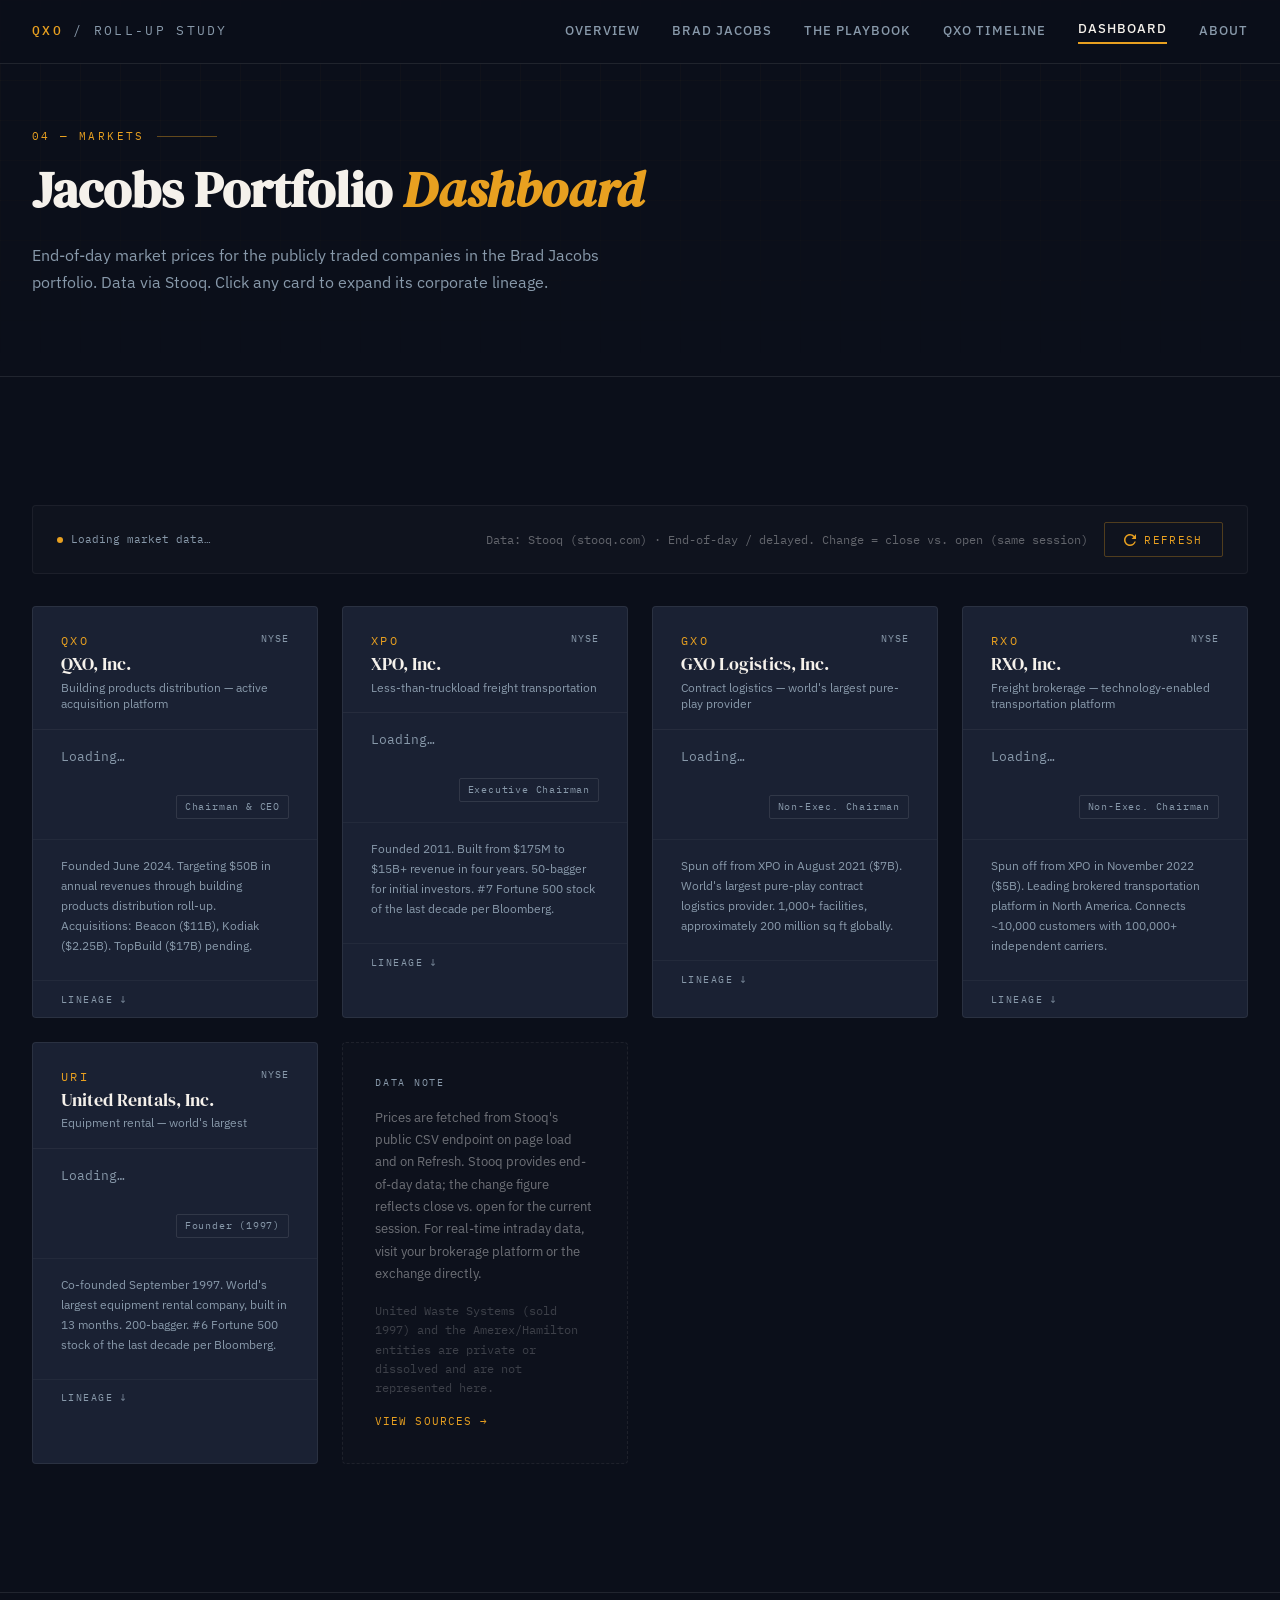
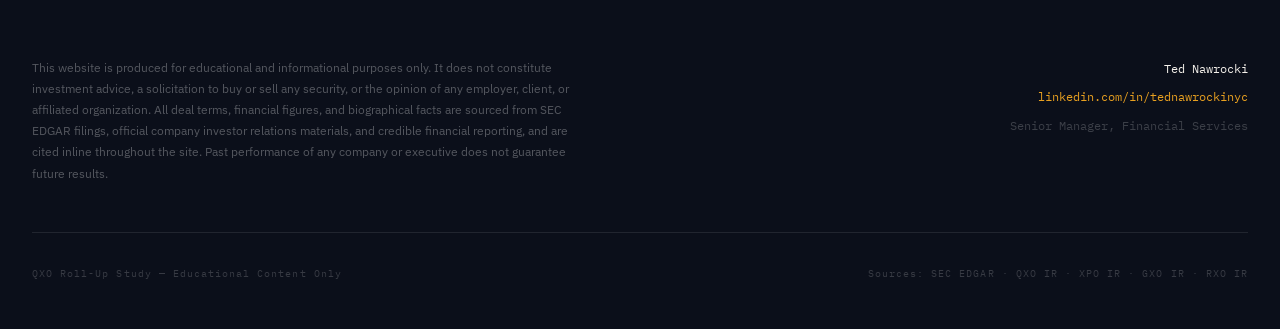
==== pages/dashboard.html @ b43cdf07 "Add files via upload" ====
<!DOCTYPE html>
<html lang="en">
<head>
  <meta charset="UTF-8" />
  <meta name="viewport" content="width=device-width, initial-scale=1.0" />
  <title>Live Stock Dashboard &mdash; Jacobs Portfolio | QXO Roll-Up Study</title>
  <meta name="description" content="Real-time stock prices for QXO, XPO, GXO, RXO, and United Rentals — the publicly traded companies in the Brad Jacobs portfolio." />
  <link rel="stylesheet" href="../assets/css/style.css" />
  <style>
    .dashboard-grid {
      display: grid;
      grid-template-columns: repeat(auto-fill, minmax(280px, 1fr));
      gap: 1.5rem;
    }
    .dash-card {
      background: var(--ink-mid);
      border: 1px solid rgba(255,255,255,0.07);
      border-radius: 4px;
      overflow: hidden;
      transition: border-color 0.25s, transform 0.25s var(--ease-out);
    }
    .dash-card:hover {
      border-color: rgba(232,160,32,0.3);
      transform: translateY(-3px);
    }
    .dash-card-top {
      padding: 1.5rem 1.75rem 1rem;
      border-bottom: 1px solid rgba(255,255,255,0.05);
    }
    .dash-ticker-row {
      display: flex;
      justify-content: space-between;
      align-items: flex-start;
      margin-bottom: 0.25rem;
    }
    .dash-ticker {
      font-family: var(--mono);
      font-size: 0.75rem;
      letter-spacing: 0.2em;
      color: var(--amber);
      text-transform: uppercase;
    }
    .dash-exchange {
      font-family: var(--mono);
      font-size: 0.62rem;
      color: var(--muted);
      letter-spacing: 0.1em;
    }
    .dash-company {
      font-family: var(--serif);
      font-size: 1.1rem;
      color: var(--linen);
      margin-bottom: 0.25rem;
      line-height: 1.2;
    }
    .dash-industry {
      font-size: 0.75rem;
      color: var(--muted);
      line-height: 1.4;
    }
    .dash-card-price {
      padding: 1.25rem 1.75rem;
      display: flex;
      align-items: baseline;
      gap: 1rem;
      flex-wrap: wrap;
    }
    .dash-price {
      font-family: var(--serif);
      font-size: 2.4rem;
      color: var(--linen);
      line-height: 1;
    }
    .dash-change {
      font-family: var(--mono);
      font-size: 0.8rem;
      letter-spacing: 0.04em;
    }
    .dash-change.up { color: #6dcc8a; }
    .dash-change.down { color: #e06060; }
    .dash-loading { color: var(--muted); font-size: 0.82rem; font-family: var(--mono); animation: blink 1.5s infinite; }
    @keyframes blink { 0%,100%{opacity:1} 50%{opacity:0.3} }
    .dash-card-meta {
      padding: 0.75rem 1.75rem 1.25rem;
      display: flex;
      justify-content: space-between;
      align-items: center;
    }
    .dash-ts {
      font-family: var(--mono);
      font-size: 0.62rem;
      color: rgba(255,255,255,0.2);
    }
    .dash-role {
      font-family: var(--mono);
      font-size: 0.62rem;
      color: var(--muted);
      letter-spacing: 0.08em;
      padding: 3px 8px;
      border: 1px solid rgba(255,255,255,0.1);
      border-radius: 2px;
    }
    .dash-card-desc {
      padding: 1rem 1.75rem 1.5rem;
      border-top: 1px solid rgba(255,255,255,0.04);
      font-size: 0.78rem;
      color: var(--muted);
      line-height: 1.6;
    }
    .refresh-btn {
      display: inline-flex;
      align-items: center;
      gap: 0.5rem;
      padding: 0.6rem 1.2rem;
      border: 1px solid rgba(232,160,32,0.3);
      border-radius: 2px;
      background: transparent;
      color: var(--amber);
      font-family: var(--mono);
      font-size: 0.7rem;
      letter-spacing: 0.12em;
      text-transform: uppercase;
      cursor: pointer;
      transition: all 0.2s;
    }
    .refresh-btn:hover {
      background: rgba(232,160,32,0.1);
      border-color: var(--amber);
    }
    .refresh-btn.spinning svg {
      animation: spin 1s linear infinite;
    }
    @keyframes spin { to { transform: rotate(360deg); } }
    .status-bar {
      display: flex;
      align-items: center;
      justify-content: space-between;
      padding: 1rem 1.5rem;
      background: rgba(255,255,255,0.02);
      border: 1px solid rgba(255,255,255,0.05);
      border-radius: 4px;
      margin-bottom: 2rem;
      flex-wrap: wrap;
      gap: 1rem;
    }
    .status-indicator {
      display: flex;
      align-items: center;
      gap: 0.5rem;
      font-family: var(--mono);
      font-size: 0.68rem;
      color: var(--muted);
    }
    .status-dot {
      width: 6px; height: 6px;
      border-radius: 50%;
      background: #6dcc8a;
    }
    .status-dot.loading { background: var(--amber); animation: blink 1s infinite; }
    .api-note {
      font-size: 0.75rem;
      color: rgba(255,255,255,0.35);
      font-family: var(--mono);
    }
    .portfolio-context {
      display: grid;
      grid-template-columns: 1fr 1fr 1fr;
      gap: 1.5rem;
      margin-bottom: 3rem;
    }
    .context-cell {
      background: rgba(255,255,255,0.02);
      border: 1px solid rgba(255,255,255,0.05);
      border-radius: 4px;
      padding: 1.25rem;
    }
    .context-label {
      font-family: var(--mono);
      font-size: 0.62rem;
      letter-spacing: 0.14em;
      text-transform: uppercase;
      color: var(--muted);
      margin-bottom: 0.4rem;
    }
    .context-val {
      font-family: var(--serif);
      font-size: 1.4rem;
      color: var(--linen);
    }
    @media (max-width: 900px) { .portfolio-context { grid-template-columns: 1fr 1fr; } }
    @media (max-width: 600px) { .portfolio-context { grid-template-columns: 1fr 1fr; } }

    /* ── Card click / lineage ── */
    .dash-card[data-lineage] { cursor: pointer; }
    .dash-card-expand {
      padding: 0.6rem 1.75rem;
      border-top: 1px solid rgba(255,255,255,0.04);
      font-family: var(--mono);
      font-size: 0.65rem;
      letter-spacing: 0.14em;
      text-transform: uppercase;
      color: var(--muted);
      display: flex;
      align-items: center;
      gap: 0.4rem;
      transition: color 0.2s;
    }
    .dash-card[data-lineage]:hover .dash-card-expand { color: var(--amber); }
    .dash-card.active-lineage {
      border-color: var(--amber) !important;
      transform: none !important;
    }
    .dash-card.active-lineage .dash-card-expand { color: var(--amber); }
    .dash-card.active-lineage .expand-arrow { display: inline-block; transform: rotate(180deg); }
    .expand-arrow { display: inline-block; transition: transform 0.25s; }

    /* lineage row */
    .lin-row {
      display: flex;
      align-items: flex-start;
      gap: 1.5rem;
      padding: 0.9rem 1rem;
      border-radius: 3px;
      margin-bottom: 0.5rem;
    }
    .lin-row:last-of-type { margin-bottom: 0; }
    .lin-row.highlight { background: rgba(232,160,32,0.05); border: 1px solid rgba(232,160,32,0.12); }
    .lin-row.normal { background: rgba(255,255,255,0.02); }
    .lin-date {
      width: 72px;
      flex-shrink: 0;
      font-family: var(--mono);
      font-size: 0.68rem;
      color: var(--amber);
      letter-spacing: 0.06em;
      padding-top: 2px;
    }
    .lin-title { font-weight: 600; color: var(--linen); font-size: 0.875rem; margin-bottom: 2px; }
    .lin-body { font-size: 0.78rem; color: var(--muted); line-height: 1.55; }
    .lin-source { margin-top: 1rem; font-size: 0.63rem; color: rgba(255,255,255,0.2); font-family: var(--mono); line-height: 1.6; }
  </style>
</head>
<body>

<div id="nav-target"></div>

<!-- PAGE HERO -->
<div class="page-hero">
  <div class="page-hero-grid"></div>
  <div class="page-hero-inner">
    <div class="section-label">04 &mdash; Markets</div>
    <h1 class="section-title">Jacobs Portfolio <em>Dashboard</em></h1>
    <p style="font-size:1rem; color:var(--muted); max-width:580px; line-height:1.7;">
      End-of-day market prices for the publicly traded companies in the Brad Jacobs portfolio. Data via Stooq. Click any card to expand its corporate lineage.
    </p>
  </div>
</div>

<div class="s-8"></div>

<div class="page-wrap">

  <!-- Status Bar -->
  <div class="status-bar">
    <div class="status-indicator">
      <div class="status-dot loading" id="status-dot"></div>
      <span id="status-text">Loading market data&hellip;</span>
    </div>
    <div style="display:flex; gap:1rem; align-items:center; flex-wrap:wrap;">
      <span class="api-note">Data: Stooq (stooq.com) &middot; End-of-day / delayed. Change = close vs. open (same session)</span>
      <button class="refresh-btn" id="refresh-btn" onclick="refreshPrices()">
        <svg width="12" height="12" viewBox="0 0 12 12" fill="none" xmlns="http://www.w3.org/2000/svg">
          <path d="M10.5 2C9.4 0.8 7.8 0 6 0C2.7 0 0 2.7 0 6s2.7 6 6 6c2.8 0 5.1-1.9 5.8-4.5H10.5C9.8 9.3 8.1 10.5 6 10.5C3.5 10.5 1.5 8.5 1.5 6S3.5 1.5 6 1.5c1.4 0 2.6.6 3.5 1.5L7.5 5H12V0L10.5 2Z" fill="currentColor"/>
        </svg>
        Refresh
      </button>
    </div>
  </div>

  <!-- MAIN DASHBOARD -->
  <div class="dashboard-grid">

    <!-- QXO -->
    <div class="dash-card fade-up" data-delay="0" data-lineage="QXO" onclick="toggleLineage('QXO', this)">
      <div class="dash-card-top">
        <div class="dash-ticker-row">
          <span class="dash-ticker">QXO</span>
          <span class="dash-exchange">NYSE</span>
        </div>
        <div class="dash-company">QXO, Inc.</div>
        <div class="dash-industry">Building products distribution &mdash; active acquisition platform</div>
      </div>
      <div class="dash-card-price" data-ticker="QXO">
        <div class="dash-price dash-loading">Loading&hellip;</div>
        <div class="dash-change"></div>
      </div>
      <div class="dash-card-meta">
        <div class="dash-ts"></div>
        <div class="dash-role">Chairman &amp; CEO</div>
      </div>
      <div class="dash-card-desc">
        Founded June 2024. Targeting $50B in annual revenues through building products distribution roll-up. Acquisitions: Beacon ($11B), Kodiak ($2.25B). TopBuild ($17B) pending.
      </div>
      <div class="dash-card-expand">Lineage <span class="expand-arrow">&#8595;</span></div>
    </div>

    <!-- XPO -->
    <div class="dash-card fade-up" data-delay="1" data-lineage="XPO" onclick="toggleLineage('XPO', this)">
      <div class="dash-card-top">
        <div class="dash-ticker-row">
          <span class="dash-ticker">XPO</span>
          <span class="dash-exchange">NYSE</span>
        </div>
        <div class="dash-company">XPO, Inc.</div>
        <div class="dash-industry">Less-than-truckload freight transportation</div>
      </div>
      <div class="dash-card-price" data-ticker="XPO">
        <div class="dash-price dash-loading">Loading&hellip;</div>
        <div class="dash-change"></div>
      </div>
      <div class="dash-card-meta">
        <div class="dash-ts"></div>
        <div class="dash-role">Executive Chairman</div>
      </div>
      <div class="dash-card-desc">
        Founded 2011. Built from $175M to $15B+ revenue in four years. 50-bagger for initial investors. #7 Fortune 500 stock of the last decade per Bloomberg.
      </div>
      <div class="dash-card-expand">Lineage <span class="expand-arrow">&#8595;</span></div>
    </div>

    <!-- GXO -->
    <div class="dash-card fade-up" data-delay="2" data-lineage="GXO" onclick="toggleLineage('GXO', this)">
      <div class="dash-card-top">
        <div class="dash-ticker-row">
          <span class="dash-ticker">GXO</span>
          <span class="dash-exchange">NYSE</span>
        </div>
        <div class="dash-company">GXO Logistics, Inc.</div>
        <div class="dash-industry">Contract logistics &mdash; world's largest pure-play provider</div>
      </div>
      <div class="dash-card-price" data-ticker="GXO">
        <div class="dash-price dash-loading">Loading&hellip;</div>
        <div class="dash-change"></div>
      </div>
      <div class="dash-card-meta">
        <div class="dash-ts"></div>
        <div class="dash-role">Non-Exec. Chairman</div>
      </div>
      <div class="dash-card-desc">
        Spun off from XPO in August 2021 ($7B). World's largest pure-play contract logistics provider. 1,000+ facilities, approximately 200 million sq ft globally.
      </div>
      <div class="dash-card-expand">Lineage <span class="expand-arrow">&#8595;</span></div>
    </div>

    <!-- RXO -->
    <div class="dash-card fade-up" data-delay="3" data-lineage="RXO" onclick="toggleLineage('RXO', this)">
      <div class="dash-card-top">
        <div class="dash-ticker-row">
          <span class="dash-ticker">RXO</span>
          <span class="dash-exchange">NYSE</span>
        </div>
        <div class="dash-company">RXO, Inc.</div>
        <div class="dash-industry">Freight brokerage &mdash; technology-enabled transportation platform</div>
      </div>
      <div class="dash-card-price" data-ticker="RXO">
        <div class="dash-price dash-loading">Loading&hellip;</div>
        <div class="dash-change"></div>
      </div>
      <div class="dash-card-meta">
        <div class="dash-ts"></div>
        <div class="dash-role">Non-Exec. Chairman</div>
      </div>
      <div class="dash-card-desc">
        Spun off from XPO in November 2022 ($5B). Leading brokered transportation platform in North America. Connects ~10,000 customers with 100,000+ independent carriers.
      </div>
      <div class="dash-card-expand">Lineage <span class="expand-arrow">&#8595;</span></div>
    </div>

    <!-- URI -->
    <div class="dash-card fade-up" data-delay="4" data-lineage="URI" onclick="toggleLineage('URI', this)">
      <div class="dash-card-top">
        <div class="dash-ticker-row">
          <span class="dash-ticker">URI</span>
          <span class="dash-exchange">NYSE</span>
        </div>
        <div class="dash-company">United Rentals, Inc.</div>
        <div class="dash-industry">Equipment rental &mdash; world's largest</div>
      </div>
      <div class="dash-card-price" data-ticker="URI">
        <div class="dash-price dash-loading">Loading&hellip;</div>
        <div class="dash-change"></div>
      </div>
      <div class="dash-card-meta">
        <div class="dash-ts"></div>
        <div class="dash-role">Founder (1997)</div>
      </div>
      <div class="dash-card-desc">
        Co-founded September 1997. World's largest equipment rental company, built in 13 months. 200-bagger. #6 Fortune 500 stock of the last decade per Bloomberg.
      </div>
      <div class="dash-card-expand">Lineage <span class="expand-arrow">&#8595;</span></div>
    </div>

    <!-- API Note Card -->
    <div class="dash-card fade-up" data-delay="5" style="background: rgba(255,255,255,0.01); border-style: dashed;">
      <div style="padding:2rem; height:100%; display:flex; flex-direction:column; justify-content:center; gap:1rem;">
        <div style="font-family:var(--mono); font-size:0.62rem; letter-spacing:0.18em; text-transform:uppercase; color:var(--muted);">Data Note</div>
        <div style="font-size:0.82rem; color:rgba(255,255,255,0.4); line-height:1.7;">
          Prices are fetched from Stooq's public CSV endpoint on page load and on Refresh. Stooq provides end-of-day data; the change figure reflects close vs. open for the current session. For real-time intraday data, visit your brokerage platform or the exchange directly.
        </div>
        <div style="font-size:0.75rem; color:rgba(255,255,255,0.2); font-family:var(--mono); line-height:1.6;">
          United Waste Systems (sold 1997) and the Amerex/Hamilton entities are private or dissolved and are not represented here.
        </div>
        <a href="about.html" style="font-family:var(--mono); font-size:0.68rem; letter-spacing:0.1em; color:var(--amber); text-transform:uppercase; text-decoration:none;">View Sources &rarr;</a>
      </div>
    </div>

  </div><!-- end dashboard-grid -->

  <!-- LINEAGE PANEL — rendered here on card click -->
  <div id="lineage-panel" style="display:none; margin-top:2.5rem;">
    <div class="section-label" id="lineage-label">Corporate Lineage</div>
    <h2 class="section-title" style="font-size:1.4rem; margin-bottom:1.5rem;" id="lineage-title"></h2>
    <div class="chart-container" id="lineage-content"></div>
    <div class="s-4"></div>
  </div>

</div>

<div class="s-8"></div>

<div id="footer-target"></div>
<script src="../assets/js/nav.js"></script>
<script src="../assets/js/main.js"></script>
<script>
/* ── Lineage Data ──────────────────────────────────────────
   Sources:
   - QXO IR: investors.qxo.com
   - XPO IR: investors.xpo.com
   - Jacobs Private Equity: jpe.com
   - SEC Form 8-K, XPO Logistics, Dec 2011 (EDGAR 0001166003)
   - Wikipedia (Brad Jacobs); SEC EDGAR QXO (CIK 0001236275)
   ─────────────────────────────────────────────────────── */
const LINEAGE = {
  QXO: {
    title: 'QXO, Inc. &mdash; Corporate Lineage',
    rows: [
      { date: 'Dec 2023', title: 'Brad Jacobs announces intent to enter building products distribution', body: 'No entity formed yet. Jacobs identifies building products distribution as a target industry: ~$800B TAM, ~20,000 operators, low technology penetration.', highlight: false },
      { date: 'Jun 2024', title: 'QXO, Inc. formed via SilverSun Technologies shell (Nasdaq)', body: 'SilverSun Technologies, Inc. acquired and renamed QXO, Inc. Initial equity: $900M from Jacobs Private Equity + $100M from Sequoia Heritage and co-investors. Total: $1B.', highlight: true },
      { date: 'Jun 13, 2024', title: '$3.5B private placement announced', body: '340.9M shares + 42M pre-funded warrants at $9.14. Closed July 19, 2024. Goldman Sachs and Morgan Stanley as joint lead placement agents.', highlight: false },
      { date: 'Jul 22, 2024', title: '$620M additional private placement', body: '67M+ shares at $9.14. Includes $150M from Affinity Partners (Jared Kushner). Closes July 25, 2024. Total equity reaches ~$5B. Zero debt.', highlight: false },
      { date: 'Jan 7, 2025', title: 'QXO transfers to NYSE; Opening Bell Jan 17, 2025', body: 'Ticker QXO retained. Stock began Nasdaq trading at $16.03 on Jan 7, 2025.', highlight: false },
      { date: 'Jan 27, 2025', title: 'Tender offer commenced for Beacon Roofing Supply at $124.25/share', body: 'Initial all-cash offer for Beacon, the largest publicly traded U.S. roofing and waterproofing distributor. ~$11B total enterprise value.', highlight: false },
      { date: 'Mar 20, 2025', title: 'Agreement and Plan of Merger signed with Beacon (Queen MergerCo, Inc.)', body: 'Formal merger agreement executed. Offer price increased to $124.35/share on March 31, 2025.', highlight: false },
      { date: 'Apr 29, 2025', title: 'Beacon acquisition closes. Beacon renamed QXO Building Products, Inc.', body: '~600 branches across U.S. and Canada. $9.8B 2024 revenue. QXO becomes largest publicly traded roofing and waterproofing distributor in the U.S.', highlight: true },
      { date: 'Jun 2025', title: '$2B registered public equity offering', body: 'Goldman Sachs, Morgan Stanley, and Wells Fargo as joint bookrunners. Proceeds for general corporate purposes including acquisitions.', highlight: false },
      { date: 'Jan 2026', title: '$3B Series C convertible preferred (Apollo-led) + $749.4M equity offering', body: 'Apollo-led preferred investment designated for large acquisitions. Temasek among co-investors. Deadline: at least one qualifying acquisition by July 15, 2026.', highlight: false },
      { date: 'Feb 11, 2026', title: 'Definitive agreement to acquire Kodiak Building Partners for $2.25B', body: '$2.0B cash + 13.2M QXO shares. Seller: Court Square Capital Partners. 110 locations, 26 states, ~$2.4B 2025 revenue.', highlight: false },
      { date: 'Apr 1, 2026', title: 'Kodiak acquisition closes', body: 'Steve Swinney (Kodiak co-founder) leads new QXO lumber and building materials (LBM) division. QXO addressable market expands to $200B+.', highlight: true },
      { date: 'Apr 21, 2026', title: 'Definitive agreement to acquire TopBuild Corp. (NYSE: BLD) for ~$17B', body: '$505/share cash or 20.2 QXO shares; ~45% cash / 55% stock. 14.9x pre-synergy EBITDA; 11.8x post-synergy. $300M targeted synergies by 2030. Pending shareholder vote and regulatory clearance.', highlight: true },
    ],
    source: 'Sources: QXO IR (investors.qxo.com); SEC EDGAR QXO (CIK 0001236275) &mdash; Forms 8-K, 424B5, 10-K.'
  },
  XPO: {
    title: 'XPO, Inc. &mdash; Corporate Lineage',
    rows: [
      { date: '2011', title: 'Brad Jacobs invests ~$150M in Express-1 Expedited Solutions', body: 'Renamed XPO Logistics. Revenue $175M at entry. Jacobs becomes Chairman and CEO, acquiring ~71% ownership. Jacobs announces target to grow revenue to $5B within five years through M&A.', highlight: true },
      { date: '2012&ndash;14', title: 'Early tuck-in acquisitions establish freight brokerage platform', body: 'Seven of the first ten acquisitions represent under $50M in annual revenue each. Platform economics established before large deals.', highlight: false },
      { date: '2015', title: 'Norbert Dentressangle acquired (~$3.6B)', body: 'French logistics group. Transforms XPO into a major European logistics operator. First transformational acquisition.', highlight: false },
      { date: '2015', title: 'Con-way Inc. acquired ($3.5B)', body: 'Large U.S. less-than-truckload carrier. Dramatically expands North American footprint. Revenue reaches $15B+ by 2016 &mdash; four years ahead of Jacobs' five-year target.', highlight: false },
      { date: 'Aug 2021', title: 'GXO Logistics spun off ($7B)', body: 'Contract logistics segment separated as independent NYSE-listed company. World's largest pure-play contract logistics provider. Jacobs becomes non-executive chairman of GXO.', highlight: true },
      { date: 'Aug 2022', title: 'Jacobs steps aside as XPO CEO; remains Executive Chairman', body: 'Management transition. XPO refocuses on LTL freight as core business.', highlight: false },
      { date: 'Nov 2022', title: 'RXO, Inc. spun off ($5B)', body: 'Freight brokerage platform separated as independent NYSE-listed company. Two public spin-offs from XPO in approximately 15 months. Jacobs becomes non-executive chairman of RXO.', highlight: true },
      { date: 'By end 2024', title: 'XPO stock becomes a 50-bagger for initial 2011 investors', body: 'Ranked #7 best-performing Fortune 500 stock of the prior decade per Bloomberg. United Rentals ranked #6 in the same list.', highlight: false },
    ],
    source: 'Sources: XPO IR board biography (investors.xpo.com); Jacobs Private Equity (jpe.com); SEC Form 8-K, XPO Logistics, Dec 2011 (EDGAR 0001166003).'
  },
  GXO: {
    title: 'GXO Logistics, Inc. &mdash; Corporate Lineage',
    rows: [
      { date: '2011&ndash;21', title: 'Contract logistics division built within XPO', body: 'XPO's logistics business expanded through acquisition of Norbert Dentressangle (2015) and organic growth into the world's largest contract logistics operation by the time of spin-off.', highlight: false },
      { date: 'Aug 2, 2021', title: 'GXO Logistics spun off from XPO and listed on NYSE', body: 'Spin-off valued at approximately $7 billion. GXO immediately becomes the world's largest pure-play contract logistics provider. Brad Jacobs becomes non-executive chairman. Malcolm Wilson serves as CEO.', highlight: true },
      { date: '2021&ndash;24', title: 'Global expansion through acquisitions and organic growth', body: 'GXO pursues bolt-on acquisitions in Europe and North America. Capabilities in automation, robotics, and e-commerce fulfillment differentiate the platform from traditional 3PLs.', highlight: false },
      { date: 'Present', title: '1,000+ facilities; ~200 million sq ft globally', body: 'Serves customers including blue-chip retailers, e-commerce operators, and manufacturers across 27+ countries. Automation and technology are core to the service proposition.', highlight: false },
    ],
    source: 'Sources: XPO IR (investors.xpo.com); Jacobs Private Equity (jpe.com); GXO IR (investors.gxo.com).'
  },
  RXO: {
    title: 'RXO, Inc. &mdash; Corporate Lineage',
    rows: [
      { date: '2011&ndash;22', title: 'Freight brokerage operations built within XPO', body: 'XPO's truck brokerage division grew through the acquisitions of Freight-Trac, 3PD, and organic growth into one of the largest brokered freight platforms in North America.', highlight: false },
      { date: 'Nov 1, 2022', title: 'RXO, Inc. spun off from XPO and listed on NYSE', body: 'Spin-off valued at approximately $5 billion. Second XPO spin-off in approximately 15 months (following GXO in August 2021). Jacobs becomes non-executive chairman. Drew Wilkerson serves as CEO.', highlight: true },
      { date: '2022&ndash;24', title: 'Technology investment and platform development', body: 'RXO invests in proprietary digital brokerage ecosystem connecting ~10,000 customers with 100,000+ independent carriers. Capacity management tools and digital load matching differentiate from legacy brokers.', highlight: false },
      { date: 'Present', title: 'Leading brokered transportation platform in North America', body: 'Provides truck brokerage, last mile logistics, and managed transportation. Asset-light model with high operating leverage to freight market volumes.', highlight: false },
    ],
    source: 'Sources: XPO IR (investors.xpo.com); Jacobs Private Equity (jpe.com); RXO IR (investors.rxo.com).'
  },
  URI: {
    title: 'United Rentals, Inc. &mdash; Corporate Lineage',
    rows: [
      { date: 'Sep 1997', title: 'Brad Jacobs co-founds United Rentals in Greenwich, CT', body: 'Applies the same roll-up model used at United Waste Systems to the equipment rental industry. Strategy: acquire fragmented regional dealers with overlapping geographies, layer shared services, drive route density.', highlight: true },
      { date: 'Dec 1997', title: 'IPO on the New York Stock Exchange', body: 'United Rentals goes public just three months after founding. Jacobs builds the company into the world's largest equipment rental company in 13 months from founding &mdash; at peak, $3.9B in revenue and ~750 locations.', highlight: false },
      { date: '1997&ndash;07', title: 'Rapid acquisition phase; stock outperforms S&P 500 by 2.2x (1997&ndash;2007)', body: 'Two-thirds of locations built through acquisitions; remaining 250 were cold starts. URI becomes #1 globally in equipment rental during Jacobs' tenure as Chairman (10 years) and CEO (6 years).', highlight: false },
      { date: '2007', title: 'Jacobs steps back from active management', body: 'Served as chairman for 10 years and CEO for 6. Transitions to other ventures. United Rentals continues as an independent public company.', highlight: false },
      { date: 'Last decade', title: 'United Rentals: #6 Fortune 500 stock of the past decade; 200-bagger', body: 'Per Bloomberg market data cited in Jacobs Private Equity official biography. United Rentals is now one of the largest companies in the Fortune 500 by market capitalization.', highlight: true },
    ],
    source: 'Sources: XPO IR board biography (investors.xpo.com); Jacobs Private Equity (jpe.com); SEC Form 8-K, XPO Logistics, Dec 2011 (EDGAR 0001166003).'
  }
};

let activeLineage = null;

function toggleLineage(key, cardEl) {
  const panel = document.getElementById('lineage-panel');
  const title = document.getElementById('lineage-title');
  const content = document.getElementById('lineage-content');

  // Deactivate all cards
  document.querySelectorAll('.dash-card[data-lineage]').forEach(c => c.classList.remove('active-lineage'));

  // If clicking the already-open one, close it
  if (activeLineage === key) {
    panel.style.display = 'none';
    activeLineage = null;
    return;
  }

  // Build content
  const data = LINEAGE[key];
  if (!data) return;

  title.innerHTML = data.title;

  let html = '<div style="display:flex; flex-direction:column; gap:0;">';
  data.rows.forEach(row => {
    const cls = row.highlight ? 'lin-row highlight' : 'lin-row normal';
    html += `<div class="${cls}">
      <div class="lin-date">${row.date}</div>
      <div>
        <div class="lin-title">${row.title}</div>
        <div class="lin-body">${row.body}</div>
      </div>
    </div>`;
  });
  html += '</div>';
  html += `<div class="lin-source">${data.source}</div>`;

  content.innerHTML = html;
  panel.style.display = 'block';
  cardEl.classList.add('active-lineage');
  activeLineage = key;

  // Smooth scroll to panel
  setTimeout(() => panel.scrollIntoView({ behavior: 'smooth', block: 'start' }), 50);
}

/* ── Stock loading ───────────────────────────────────────── */
async function fetchStockPrice(ticker) {
  const symbol = ticker + '.US';
  const url = `https://stooq.com/q/l/?s=${symbol}&f=sd2t2ohlcv&h&e=csv`;
  try {
    const res = await fetch(url);
    if (!res.ok) throw new Error(`HTTP ${res.status}`);
    const text = await res.text();
    const lines = text.trim().split('\n');
    if (lines.length < 2) throw new Error('No data row');
    const values = lines[1].split(',');
    const open  = parseFloat(values[3]);
    const close = parseFloat(values[6]);
    if (isNaN(close) || close <= 0) throw new Error('Invalid price');
    const change = close - open;
    const pct    = (change / open) * 100;
    const date   = values[1];
    return { price: close, change, pct, date };
  } catch {
    return null;
  }
}

async function refreshPrices() {
  const btn = document.getElementById('refresh-btn');
  const dot = document.getElementById('status-dot');
  const statusText = document.getElementById('status-text');
  btn.classList.add('spinning');
  dot.classList.add('loading');
  statusText.textContent = 'Fetching market data…';

  const cards = document.querySelectorAll('.dash-card-price[data-ticker]');
  const promises = Array.from(cards).map(async priceDiv => {
    const ticker = priceDiv.dataset.ticker;
    const priceEl = priceDiv.querySelector('.dash-price');
    const changeEl = priceDiv.querySelector('.dash-change');
    const tsEl = priceDiv.closest('.dash-card')?.querySelector('.dash-ts');

    priceEl.className = 'dash-price dash-loading';
    priceEl.textContent = 'Loading…';

    const d = await fetchStockPrice(ticker);
    if (!d) {
      priceEl.className = 'dash-price';
      priceEl.textContent = '--';
      if (changeEl) { changeEl.textContent = 'unavailable'; changeEl.className = 'dash-change'; }
      return;
    }
    priceEl.className = 'dash-price';
    priceEl.textContent = `$${d.price.toFixed(2)}`;
    if (changeEl) {
      const s = d.change >= 0 ? '+' : '';
      changeEl.textContent = `${s}${d.change.toFixed(2)} (${s}${d.pct.toFixed(2)}%)`;
      changeEl.className = `dash-change ${d.change >= 0 ? 'up' : 'down'}`;
    }
    if (tsEl) {
      tsEl.textContent = d.date + ' · Stooq';
    }
  });

  await Promise.all(promises);
  btn.classList.remove('spinning');
  dot.classList.remove('loading');
  statusText.textContent = `Prices loaded · ${new Date().toLocaleTimeString('en-US', { hour: '2-digit', minute: '2-digit', timeZoneName: 'short' })}`;
}

document.addEventListener('DOMContentLoaded', refreshPrices);
</script>
</body>
</html>
---- assets/css/style.css ----
/* ============================================================
   QXO ROLL-UP STUDY | Design System
   Typography: DM Serif Display (headlines) + IBM Plex Sans (body)
   Palette: Deep ink navy, signal amber, off-white linen
   ============================================================ */

@import url('https://fonts.googleapis.com/css2?family=DM+Serif+Display:ital@0;1&family=IBM+Plex+Sans:ital,wght@0,300;0,400;0,500;0,600;0,700;1,300;1,400&family=IBM+Plex+Mono:wght@400;500&display=swap');

/* ── CSS Variables ──────────────────────────────────────── */
:root {
  --ink:       #0b0f1a;
  --ink-mid:   #1a2133;
  --ink-soft:  #2c3a52;
  --amber:     #e8a020;
  --amber-lt:  #f5c05a;
  --linen:     #f5f1eb;
  --linen-dk:  #e8e2d9;
  --white:     #ffffff;
  --muted:     #8899aa;
  --rule:      rgba(255,255,255,0.09);
  --rule-lt:   rgba(11,15,26,0.12);

  --serif:  'DM Serif Display', Georgia, serif;
  --sans:   'IBM Plex Sans', system-ui, sans-serif;
  --mono:   'IBM Plex Mono', monospace;

  --max-w: 1280px;
  --col-gap: 2rem;

  --ease-out: cubic-bezier(0.16, 1, 0.3, 1);
}

/* ── Reset ──────────────────────────────────────────────── */
*, *::before, *::after { box-sizing: border-box; margin: 0; padding: 0; }
html { scroll-behavior: smooth; font-size: 16px; }
body {
  font-family: var(--sans);
  background: var(--ink);
  color: var(--linen);
  line-height: 1.6;
  -webkit-font-smoothing: antialiased;
}
a { color: inherit; text-decoration: none; }
img { display: block; max-width: 100%; }
ul, ol { list-style: none; }

/* ── Navigation ─────────────────────────────────────────── */
.nav {
  position: fixed;
  top: 0; left: 0; right: 0;
  z-index: 1000;
  background: rgba(11,15,26,0.92);
  backdrop-filter: blur(12px);
  -webkit-backdrop-filter: blur(12px);
  border-bottom: 1px solid var(--rule);
  height: 64px;
  display: flex;
  align-items: center;
}
.nav-inner {
  max-width: var(--max-w);
  margin: 0 auto;
  padding: 0 2rem;
  width: 100%;
  display: flex;
  align-items: center;
  justify-content: space-between;
}
.nav-logo {
  font-family: var(--mono);
  font-size: 0.8rem;
  letter-spacing: 0.18em;
  color: var(--amber);
  text-transform: uppercase;
  font-weight: 500;
}
.nav-logo span {
  color: var(--muted);
  font-weight: 400;
}
.nav-links {
  display: flex;
  gap: 2rem;
  align-items: center;
}
.nav-links a {
  font-size: 0.8rem;
  font-weight: 500;
  letter-spacing: 0.08em;
  text-transform: uppercase;
  color: var(--muted);
  transition: color 0.2s;
}
.nav-links a:hover,
.nav-links a.active { color: var(--linen); }
.nav-links a.active::after {
  content: '';
  display: block;
  width: 100%;
  height: 2px;
  background: var(--amber);
  margin-top: 2px;
}
.nav-cta {
  font-family: var(--mono);
  font-size: 0.72rem;
  letter-spacing: 0.12em;
  color: var(--amber) !important;
  border: 1px solid var(--amber);
  padding: 6px 14px;
  border-radius: 2px;
  transition: background 0.2s, color 0.2s !important;
}
.nav-cta:hover {
  background: var(--amber);
  color: var(--ink) !important;
}

/* ── Page Layout ─────────────────────────────────────────── */
.page-wrap {
  max-width: var(--max-w);
  margin: 0 auto;
  padding: 0 2rem;
}
.pt-nav { padding-top: 64px; }

/* ── Hero ─────────────────────────────────────────────────── */
.hero {
  min-height: 100vh;
  display: grid;
  place-items: center;
  position: relative;
  overflow: hidden;
  background: var(--ink);
}
.hero-grid-bg {
  position: absolute;
  inset: 0;
  background-image:
    linear-gradient(rgba(232,160,32,0.04) 1px, transparent 1px),
    linear-gradient(90deg, rgba(232,160,32,0.04) 1px, transparent 1px);
  background-size: 60px 60px;
  mask-image: radial-gradient(ellipse 80% 60% at 50% 50%, black 30%, transparent 100%);
}
.hero-accent {
  position: absolute;
  top: -20%;
  right: -10%;
  width: 600px;
  height: 600px;
  background: radial-gradient(circle, rgba(232,160,32,0.08) 0%, transparent 70%);
  pointer-events: none;
}
.hero-content {
  position: relative;
  z-index: 2;
  text-align: center;
  padding: 4rem 2rem;
}
.hero-eyebrow {
  font-family: var(--mono);
  font-size: 0.72rem;
  letter-spacing: 0.25em;
  text-transform: uppercase;
  color: var(--amber);
  margin-bottom: 1.5rem;
  display: flex;
  align-items: center;
  justify-content: center;
  gap: 1rem;
}
.hero-eyebrow::before,
.hero-eyebrow::after {
  content: '';
  display: block;
  width: 40px;
  height: 1px;
  background: var(--amber);
  opacity: 0.5;
}
.hero-title {
  font-family: var(--serif);
  font-size: clamp(3rem, 7vw, 7rem);
  line-height: 1.0;
  color: var(--linen);
  margin-bottom: 1.5rem;
}
.hero-title em {
  font-style: italic;
  color: var(--amber);
}
.hero-subtitle {
  font-size: 1.15rem;
  color: var(--muted);
  font-weight: 300;
  max-width: 600px;
  margin: 0 auto 3rem;
  line-height: 1.7;
}
.hero-stats {
  display: flex;
  justify-content: center;
  gap: 4rem;
  flex-wrap: wrap;
  margin-bottom: 3rem;
}
.hero-stat-n {
  font-family: var(--serif);
  font-size: 2.8rem;
  color: var(--amber);
  line-height: 1;
}
.hero-stat-l {
  font-size: 0.72rem;
  font-weight: 500;
  letter-spacing: 0.12em;
  text-transform: uppercase;
  color: var(--muted);
  margin-top: 4px;
}
.hero-nav-pills {
  display: flex;
  justify-content: center;
  gap: 1rem;
  flex-wrap: wrap;
}
.pill {
  display: inline-flex;
  align-items: center;
  gap: 0.5rem;
  padding: 0.65rem 1.4rem;
  border: 1px solid rgba(232,160,32,0.3);
  border-radius: 2px;
  font-size: 0.8rem;
  font-weight: 500;
  letter-spacing: 0.06em;
  color: var(--linen);
  transition: all 0.25s var(--ease-out);
  cursor: pointer;
}
.pill:hover {
  border-color: var(--amber);
  background: rgba(232,160,32,0.08);
  color: var(--amber);
}
.pill-primary {
  background: var(--amber);
  border-color: var(--amber);
  color: var(--ink);
  font-weight: 600;
}
.pill-primary:hover {
  background: var(--amber-lt);
  border-color: var(--amber-lt);
  color: var(--ink);
}

/* ── Section Labels ──────────────────────────────────────── */
.section-label {
  font-family: var(--mono);
  font-size: 0.68rem;
  letter-spacing: 0.22em;
  text-transform: uppercase;
  color: var(--amber);
  margin-bottom: 1rem;
  display: flex;
  align-items: center;
  gap: 0.75rem;
}
.section-label::after {
  content: '';
  display: block;
  flex: 1;
  max-width: 60px;
  height: 1px;
  background: var(--amber);
  opacity: 0.4;
}
.section-title {
  font-family: var(--serif);
  font-size: clamp(2rem, 4vw, 3.5rem);
  line-height: 1.1;
  color: var(--linen);
  margin-bottom: 1.5rem;
}
.section-title em { color: var(--amber); font-style: italic; }
.section-body {
  font-size: 1rem;
  color: var(--muted);
  font-weight: 300;
  line-height: 1.8;
  max-width: 680px;
}

/* ── Dividers ────────────────────────────────────────────── */
.rule {
  border: none;
  border-top: 1px solid var(--rule);
  margin: 0;
}
.rule-lt { border-color: var(--rule-lt); }

/* ── Cards ───────────────────────────────────────────────── */
.card {
  background: var(--ink-mid);
  border: 1px solid rgba(255,255,255,0.06);
  border-radius: 4px;
  padding: 2rem;
  transition: border-color 0.25s, transform 0.25s var(--ease-out);
}
.card:hover {
  border-color: rgba(232,160,32,0.25);
  transform: translateY(-2px);
}
.card-amber {
  background: rgba(232,160,32,0.06);
  border-color: rgba(232,160,32,0.2);
}

/* ── Stat Blocks ─────────────────────────────────────────── */
.stat-num {
  font-family: var(--serif);
  font-size: 2.5rem;
  color: var(--amber);
  line-height: 1;
}
.stat-label {
  font-size: 0.78rem;
  font-weight: 500;
  letter-spacing: 0.1em;
  text-transform: uppercase;
  color: var(--muted);
  margin-top: 6px;
}
.stat-note {
  font-size: 0.8rem;
  color: rgba(255,255,255,0.45);
  margin-top: 4px;
}

/* ── Timeline ────────────────────────────────────────────── */
.timeline {
  position: relative;
  padding-left: 2rem;
}
.timeline::before {
  content: '';
  position: absolute;
  left: 0;
  top: 0; bottom: 0;
  width: 2px;
  background: linear-gradient(to bottom, var(--amber), transparent);
}
.timeline-item {
  position: relative;
  padding-bottom: 3rem;
  padding-left: 2rem;
}
.timeline-item::before {
  content: '';
  position: absolute;
  left: -2.45rem;
  top: 6px;
  width: 10px;
  height: 10px;
  border-radius: 50%;
  background: var(--amber);
  border: 2px solid var(--ink);
  box-shadow: 0 0 0 3px rgba(232,160,32,0.2);
}
.timeline-date {
  font-family: var(--mono);
  font-size: 0.7rem;
  letter-spacing: 0.14em;
  color: var(--amber);
  text-transform: uppercase;
  margin-bottom: 0.5rem;
}
.timeline-title {
  font-family: var(--serif);
  font-size: 1.4rem;
  color: var(--linen);
  margin-bottom: 0.75rem;
}
.timeline-body {
  font-size: 0.9rem;
  color: var(--muted);
  line-height: 1.7;
}
.deal-pill {
  display: inline-block;
  font-family: var(--mono);
  font-size: 0.68rem;
  letter-spacing: 0.1em;
  padding: 3px 10px;
  border-radius: 2px;
  margin-right: 6px;
  margin-bottom: 6px;
  text-transform: uppercase;
}
.deal-pill-cash { background: rgba(232,160,32,0.15); color: var(--amber); border: 1px solid rgba(232,160,32,0.3); }
.deal-pill-stock { background: rgba(100,180,255,0.1); color: #7ec8e3; border: 1px solid rgba(100,180,255,0.25); }
.deal-pill-pending { background: rgba(255,255,255,0.06); color: var(--muted); border: 1px solid rgba(255,255,255,0.12); }
.deal-pill-closed { background: rgba(80,200,120,0.1); color: #6dcc8a; border: 1px solid rgba(80,200,120,0.25); }

.deal-table {
  width: 100%;
  border-collapse: collapse;
  font-size: 0.85rem;
  margin-top: 1rem;
}
.deal-table th {
  font-family: var(--mono);
  font-size: 0.65rem;
  letter-spacing: 0.12em;
  text-transform: uppercase;
  color: var(--muted);
  text-align: left;
  padding: 0.5rem 0.75rem;
  border-bottom: 1px solid rgba(255,255,255,0.08);
}
.deal-table td {
  padding: 0.75rem;
  border-bottom: 1px solid rgba(255,255,255,0.04);
  color: var(--linen);
  vertical-align: top;
  line-height: 1.5;
}
.deal-table tr:last-child td { border-bottom: none; }
.deal-table tr:hover td { background: rgba(255,255,255,0.02); }
.td-muted { color: var(--muted) !important; font-size: 0.8rem; }

/* ── Stock Cards ─────────────────────────────────────────── */
.stock-grid {
  display: grid;
  grid-template-columns: repeat(auto-fill, minmax(200px, 1fr));
  gap: 1rem;
}
.stock-card {
  background: var(--ink-mid);
  border: 1px solid rgba(255,255,255,0.07);
  border-radius: 4px;
  padding: 1.5rem;
  position: relative;
  overflow: hidden;
  transition: border-color 0.25s;
}
.stock-card:hover { border-color: rgba(232,160,32,0.3); }
.stock-card::before {
  content: '';
  position: absolute;
  top: 0; left: 0; right: 0;
  height: 2px;
  background: var(--amber);
  opacity: 0.6;
}
.stock-ticker {
  font-family: var(--mono);
  font-size: 0.7rem;
  letter-spacing: 0.18em;
  color: var(--amber);
  text-transform: uppercase;
  margin-bottom: 0.25rem;
}
.stock-company {
  font-size: 0.78rem;
  color: var(--muted);
  margin-bottom: 1rem;
  line-height: 1.3;
}
.stock-price {
  font-family: var(--serif);
  font-size: 2rem;
  color: var(--linen);
  line-height: 1;
  margin-bottom: 0.4rem;
}
.stock-change {
  font-family: var(--mono);
  font-size: 0.75rem;
  letter-spacing: 0.06em;
}
.stock-change.up { color: #6dcc8a; }
.stock-change.down { color: #e06060; }
.stock-loading { color: var(--muted); font-size: 0.78rem; font-family: var(--mono); }
.stock-ts {
  font-size: 0.65rem;
  color: rgba(255,255,255,0.2);
  margin-top: 0.75rem;
  font-family: var(--mono);
}

/* ── Charts ─────────────────────────────────────────────── */
.chart-container {
  background: var(--ink-mid);
  border: 1px solid rgba(255,255,255,0.06);
  border-radius: 4px;
  padding: 2rem;
}
.chart-title {
  font-family: var(--mono);
  font-size: 0.7rem;
  letter-spacing: 0.18em;
  text-transform: uppercase;
  color: var(--muted);
  margin-bottom: 1.5rem;
}
.bar-chart { display: flex; flex-direction: column; gap: 0.85rem; }
.bar-row {
  display: grid;
  grid-template-columns: 160px 1fr 80px;
  align-items: center;
  gap: 1rem;
}
.bar-label { font-size: 0.8rem; color: var(--muted); text-align: right; }
.bar-track {
  height: 8px;
  background: rgba(255,255,255,0.05);
  border-radius: 2px;
  overflow: hidden;
}
.bar-fill {
  height: 100%;
  background: linear-gradient(90deg, var(--amber), var(--amber-lt));
  border-radius: 2px;
  transform-origin: left;
  animation: barGrow 1.2s var(--ease-out) forwards;
  transform: scaleX(0);
}
@keyframes barGrow { to { transform: scaleX(1); } }
.bar-val {
  font-family: var(--mono);
  font-size: 0.78rem;
  color: var(--linen);
  font-weight: 500;
}

/* ── Callout Boxes ───────────────────────────────────────── */
.callout {
  border-left: 3px solid var(--amber);
  padding: 1.25rem 1.5rem;
  background: rgba(232,160,32,0.05);
  border-radius: 0 4px 4px 0;
  font-size: 0.9rem;
  color: var(--linen);
  line-height: 1.7;
}
.callout strong { color: var(--amber); }
.callout-cite {
  display: block;
  font-family: var(--mono);
  font-size: 0.65rem;
  letter-spacing: 0.1em;
  color: var(--muted);
  margin-top: 0.75rem;
}

/* ── Profile Section ─────────────────────────────────────── */
.profile-grid {
  display: grid;
  grid-template-columns: 340px 1fr;
  gap: 5rem;
  align-items: start;
}
.profile-img-wrap {
  position: sticky;
  top: 88px;
}
.profile-img-placeholder {
  width: 100%;
  aspect-ratio: 3/4;
  background: var(--ink-mid);
  border: 1px solid rgba(255,255,255,0.08);
  border-radius: 4px;
  display: flex;
  flex-direction: column;
  align-items: center;
  justify-content: flex-end;
  padding: 2rem;
  position: relative;
  overflow: hidden;
}
.profile-img-placeholder::before {
  content: '';
  position: absolute;
  inset: 0;
  background: linear-gradient(to bottom, transparent 50%, var(--ink-mid) 100%);
}
.profile-img-placeholder img {
  position: absolute;
  inset: 0;
  width: 100%;
  height: 100%;
  object-fit: cover;
  object-position: top;
}
.profile-img-note {
  position: relative;
  z-index: 2;
  font-size: 0.72rem;
  color: var(--muted);
  text-align: center;
  line-height: 1.5;
}
.profile-career-milestones {
  display: flex;
  flex-direction: column;
  gap: 0;
}
.milestone {
  display: grid;
  grid-template-columns: 80px 1fr;
  gap: 1.5rem;
  padding: 1.25rem 0;
  border-bottom: 1px solid rgba(255,255,255,0.05);
}
.milestone:last-child { border-bottom: none; }
.milestone-year {
  font-family: var(--mono);
  font-size: 0.75rem;
  color: var(--amber);
  letter-spacing: 0.08em;
  padding-top: 3px;
}
.milestone-co {
  font-weight: 600;
  font-size: 0.88rem;
  color: var(--linen);
  margin-bottom: 2px;
}
.milestone-desc {
  font-size: 0.82rem;
  color: var(--muted);
  line-height: 1.5;
}

/* ── Body Copy Styles ────────────────────────────────────── */
.prose { max-width: 760px; }
.prose p {
  font-size: 0.975rem;
  color: rgba(245,241,235,0.8);
  line-height: 1.85;
  margin-bottom: 1.25rem;
  font-weight: 300;
}
.prose h3 {
  font-family: var(--serif);
  font-size: 1.5rem;
  color: var(--linen);
  margin: 2.5rem 0 1rem;
}
.prose h3 em { color: var(--amber); font-style: italic; }
.prose strong { color: var(--linen); font-weight: 600; }

/* ── Source Citations ────────────────────────────────────── */
.source-link {
  font-family: var(--mono);
  font-size: 0.65rem;
  letter-spacing: 0.08em;
  color: var(--amber);
  opacity: 0.7;
  border-bottom: 1px solid rgba(232,160,32,0.3);
  transition: opacity 0.2s;
}
.source-link:hover { opacity: 1; }
.sources-list {
  font-size: 0.75rem;
  color: var(--muted);
  font-family: var(--mono);
  line-height: 2;
}
.sources-list a {
  color: var(--amber);
  opacity: 0.7;
  transition: opacity 0.2s;
}
.sources-list a:hover { opacity: 1; }

/* ── Footer ─────────────────────────────────────────────── */
footer {
  background: var(--ink);
  border-top: 1px solid var(--rule);
  padding: 4rem 2rem 3rem;
}
.footer-inner {
  max-width: var(--max-w);
  margin: 0 auto;
}
.footer-top {
  display: grid;
  grid-template-columns: 1fr auto;
  gap: 3rem;
  align-items: start;
  margin-bottom: 3rem;
}
.footer-disclaimer {
  font-size: 0.78rem;
  color: rgba(255,255,255,0.3);
  line-height: 1.7;
  max-width: 560px;
}
.footer-attribution {
  font-family: var(--mono);
  font-size: 0.72rem;
  color: var(--muted);
  text-align: right;
  line-height: 1.8;
}
.footer-attribution a { color: var(--amber); }
.footer-bottom {
  font-family: var(--mono);
  font-size: 0.65rem;
  letter-spacing: 0.1em;
  color: rgba(255,255,255,0.18);
  display: flex;
  justify-content: space-between;
  align-items: center;
  padding-top: 2rem;
  border-top: 1px solid var(--rule);
}

/* ── Page Hero Strips (non-index pages) ──────────────────── */
.page-hero {
  padding: 8rem 2rem 5rem;
  background: var(--ink);
  border-bottom: 1px solid var(--rule);
  position: relative;
  overflow: hidden;
}
.page-hero-grid {
  position: absolute;
  inset: 0;
  background-image:
    linear-gradient(rgba(232,160,32,0.03) 1px, transparent 1px),
    linear-gradient(90deg, rgba(232,160,32,0.03) 1px, transparent 1px);
  background-size: 40px 40px;
  mask-image: linear-gradient(to bottom, black, transparent);
}
.page-hero-inner {
  max-width: var(--max-w);
  margin: 0 auto;
  position: relative;
  z-index: 2;
}

/* ── Utility Spacing ─────────────────────────────────────── */
.s-2  { height: 2rem; }
.s-3  { height: 3rem; }
.s-4  { height: 4rem; }
.s-6  { height: 6rem; }
.s-8  { height: 8rem; }
.mt-1 { margin-top: 1rem; }
.mt-2 { margin-top: 2rem; }
.mt-3 { margin-top: 3rem; }
.mt-4 { margin-top: 4rem; }
.mb-1 { margin-bottom: 1rem; }
.mb-2 { margin-bottom: 2rem; }
.mb-3 { margin-bottom: 3rem; }

/* ── Grid helpers ───────────────────────────────────────── */
.grid-2 { display: grid; grid-template-columns: 1fr 1fr; gap: 2rem; }
.grid-3 { display: grid; grid-template-columns: 1fr 1fr 1fr; gap: 2rem; }
.grid-4 { display: grid; grid-template-columns: 1fr 1fr 1fr 1fr; gap: 1.5rem; }

/* ── Responsive ─────────────────────────────────────────── */
@media (max-width: 900px) {
  .profile-grid { grid-template-columns: 1fr; }
  .profile-img-wrap { position: static; max-width: 300px; }
  .grid-2 { grid-template-columns: 1fr; }
  .grid-3 { grid-template-columns: 1fr 1fr; }
  .grid-4 { grid-template-columns: 1fr 1fr; }
  .bar-row { grid-template-columns: 100px 1fr 60px; }
  .footer-top { grid-template-columns: 1fr; }
  .footer-attribution { text-align: left; }
}
@media (max-width: 600px) {
  .nav-links { display: none; }
  .hero-stats { gap: 2rem; }
  .grid-3 { grid-template-columns: 1fr; }
  .grid-4 { grid-template-columns: 1fr 1fr; }
  .bar-row { grid-template-columns: 80px 1fr 55px; font-size: 0.75rem; }
  .bar-label { font-size: 0.72rem; }
  .stock-grid { grid-template-columns: 1fr 1fr; }
  .page-hero { padding: 7rem 1.5rem 4rem; }
  .page-wrap { padding: 0 1.5rem; }
}

/* ── Animations ─────────────────────────────────────────── */
.fade-up {
  opacity: 0;
  transform: translateY(24px);
  transition: opacity 0.7s var(--ease-out), transform 0.7s var(--ease-out);
}
.fade-up.visible {
  opacity: 1;
  transform: translateY(0);
}
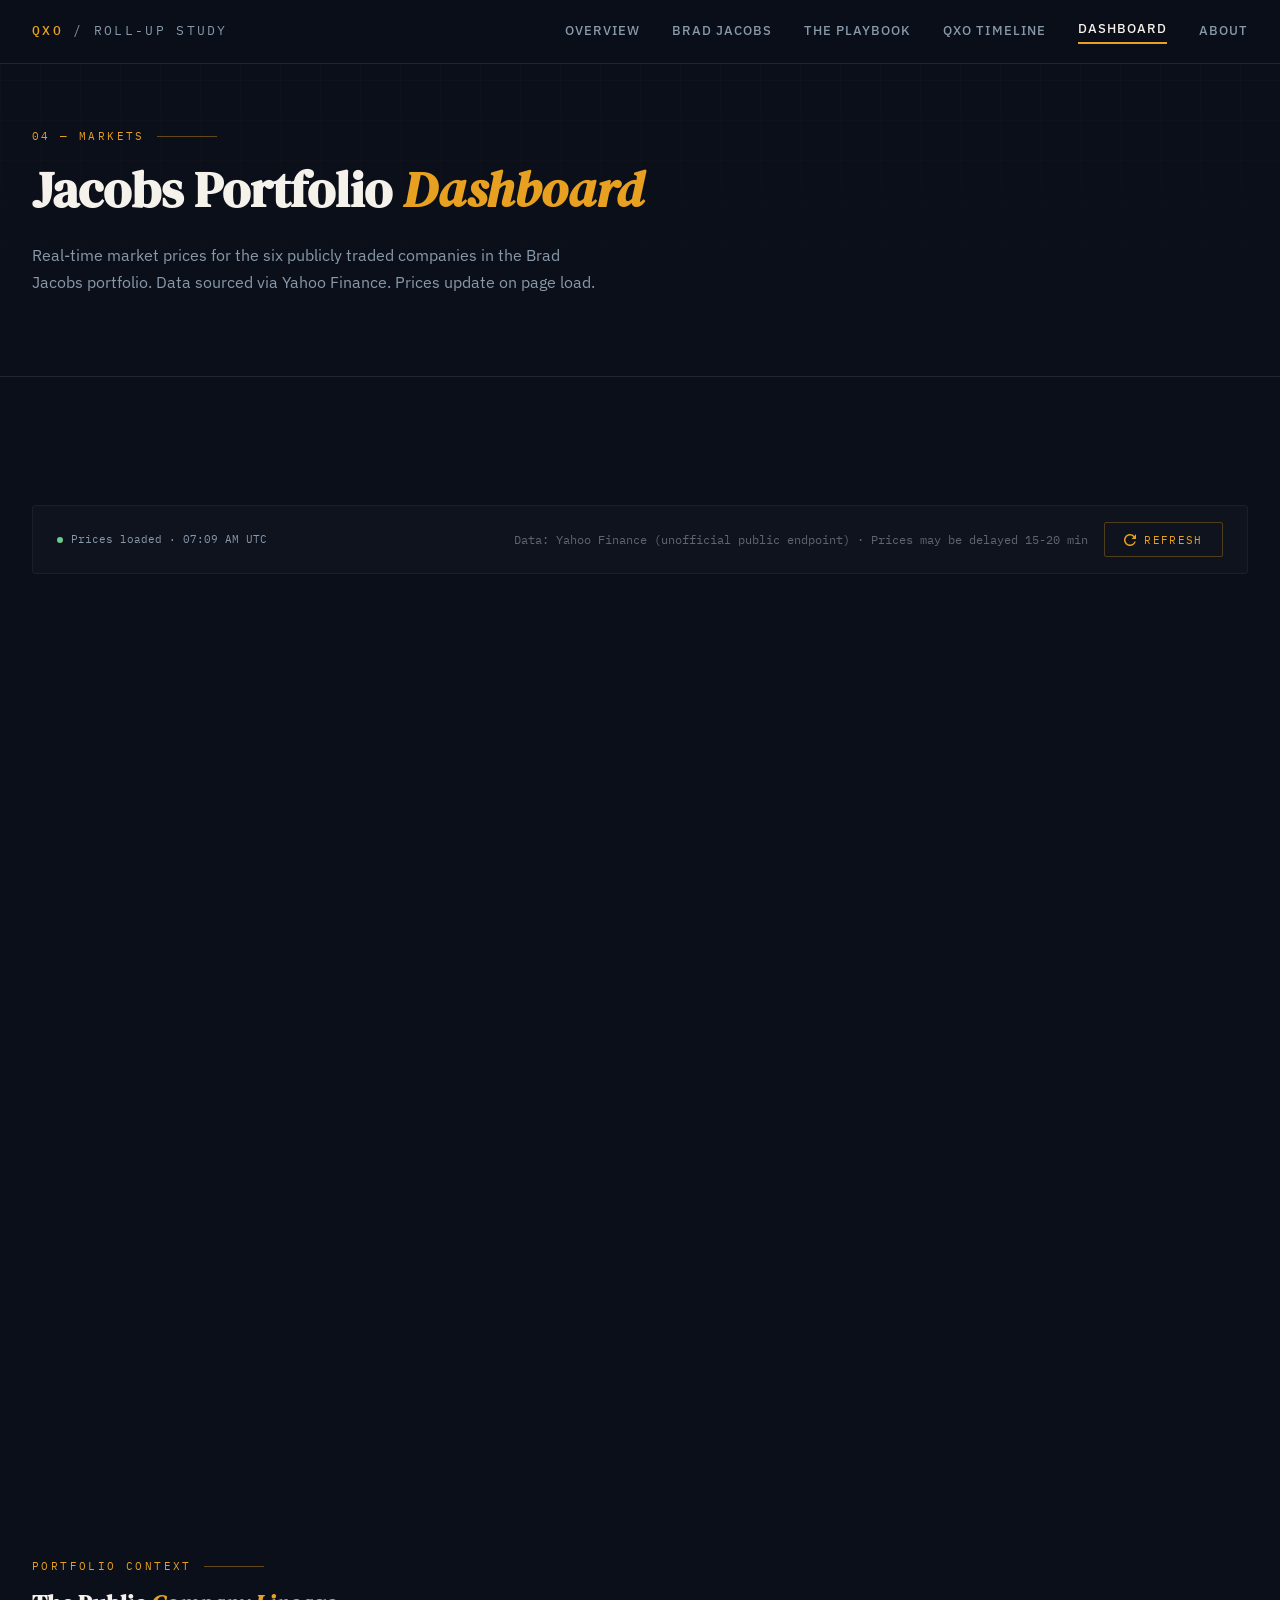
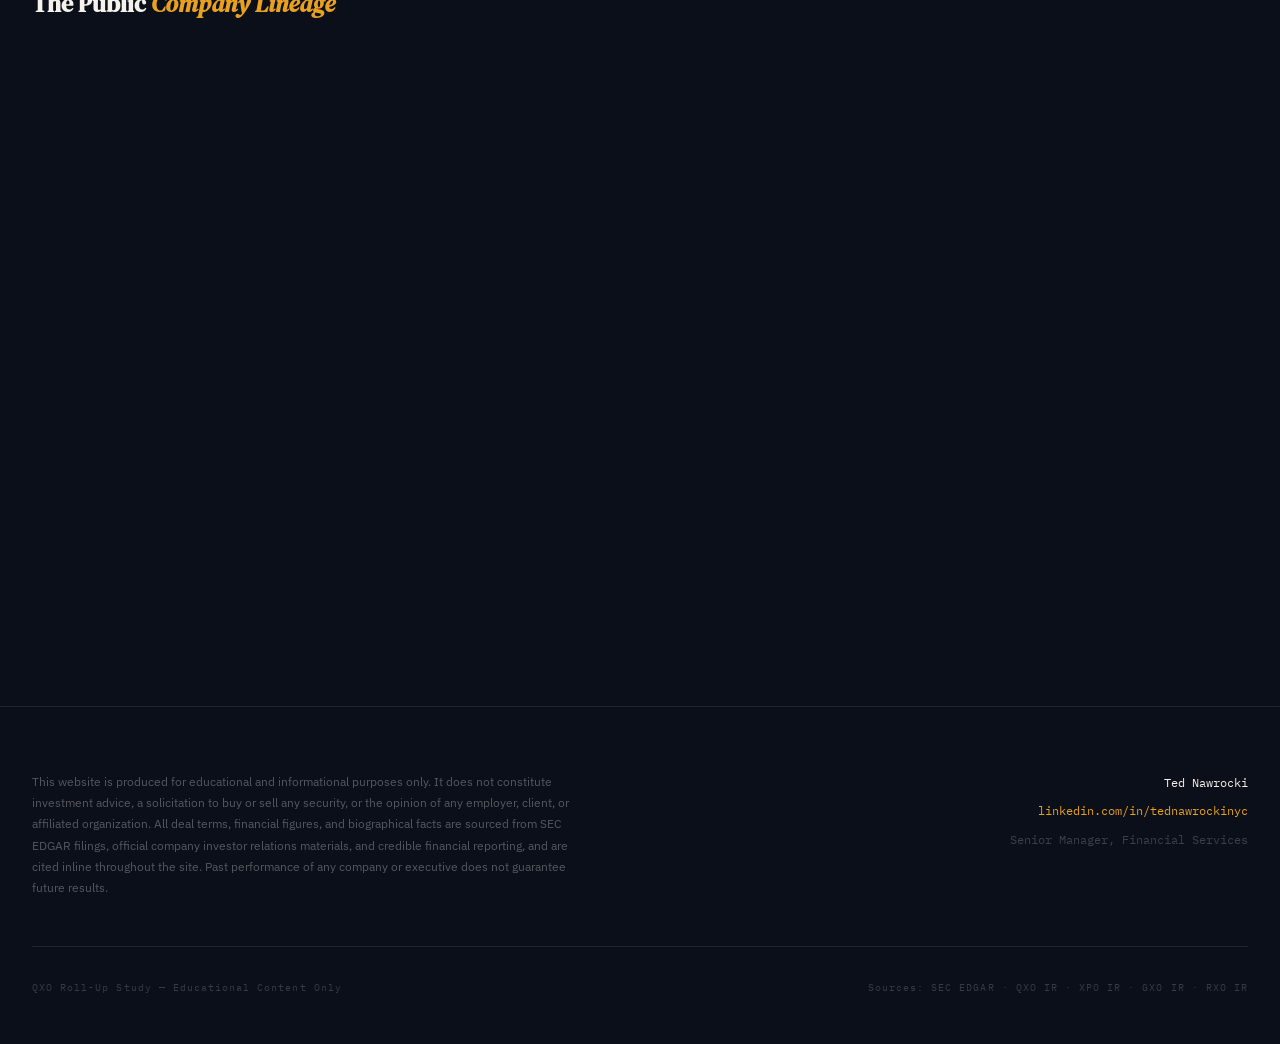
==== commit f0f9b400: "Update dashboard.html" ====
--- a/pages/dashboard.html
+++ b/pages/dashboard.html
@@ -189,55 +189,6 @@
     }
     @media (max-width: 900px) { .portfolio-context { grid-template-columns: 1fr 1fr; } }
     @media (max-width: 600px) { .portfolio-context { grid-template-columns: 1fr 1fr; } }
-
-    /* ── Card click / lineage ── */
-    .dash-card[data-lineage] { cursor: pointer; }
-    .dash-card-expand {
-      padding: 0.6rem 1.75rem;
-      border-top: 1px solid rgba(255,255,255,0.04);
-      font-family: var(--mono);
-      font-size: 0.65rem;
-      letter-spacing: 0.14em;
-      text-transform: uppercase;
-      color: var(--muted);
-      display: flex;
-      align-items: center;
-      gap: 0.4rem;
-      transition: color 0.2s;
-    }
-    .dash-card[data-lineage]:hover .dash-card-expand { color: var(--amber); }
-    .dash-card.active-lineage {
-      border-color: var(--amber) !important;
-      transform: none !important;
-    }
-    .dash-card.active-lineage .dash-card-expand { color: var(--amber); }
-    .dash-card.active-lineage .expand-arrow { display: inline-block; transform: rotate(180deg); }
-    .expand-arrow { display: inline-block; transition: transform 0.25s; }
-
-    /* lineage row */
-    .lin-row {
-      display: flex;
-      align-items: flex-start;
-      gap: 1.5rem;
-      padding: 0.9rem 1rem;
-      border-radius: 3px;
-      margin-bottom: 0.5rem;
-    }
-    .lin-row:last-of-type { margin-bottom: 0; }
-    .lin-row.highlight { background: rgba(232,160,32,0.05); border: 1px solid rgba(232,160,32,0.12); }
-    .lin-row.normal { background: rgba(255,255,255,0.02); }
-    .lin-date {
-      width: 72px;
-      flex-shrink: 0;
-      font-family: var(--mono);
-      font-size: 0.68rem;
-      color: var(--amber);
-      letter-spacing: 0.06em;
-      padding-top: 2px;
-    }
-    .lin-title { font-weight: 600; color: var(--linen); font-size: 0.875rem; margin-bottom: 2px; }
-    .lin-body { font-size: 0.78rem; color: var(--muted); line-height: 1.55; }
-    .lin-source { margin-top: 1rem; font-size: 0.63rem; color: rgba(255,255,255,0.2); font-family: var(--mono); line-height: 1.6; }
   </style>
 </head>
 <body>
@@ -251,7 +202,7 @@
     <div class="section-label">04 &mdash; Markets</div>
     <h1 class="section-title">Jacobs Portfolio <em>Dashboard</em></h1>
     <p style="font-size:1rem; color:var(--muted); max-width:580px; line-height:1.7;">
-      End-of-day market prices for the publicly traded companies in the Brad Jacobs portfolio. Data via Stooq. Click any card to expand its corporate lineage.
+      Real-time market prices for the six publicly traded companies in the Brad Jacobs portfolio. Data sourced via Yahoo Finance. Prices update on page load.
     </p>
   </div>
 </div>
@@ -267,7 +218,7 @@
       <span id="status-text">Loading market data&hellip;</span>
     </div>
     <div style="display:flex; gap:1rem; align-items:center; flex-wrap:wrap;">
-      <span class="api-note">Data: Stooq (stooq.com) &middot; End-of-day / delayed. Change = close vs. open (same session)</span>
+      <span class="api-note">Data: Yahoo Finance (unofficial public endpoint) &middot; Prices may be delayed 15-20 min</span>
       <button class="refresh-btn" id="refresh-btn" onclick="refreshPrices()">
         <svg width="12" height="12" viewBox="0 0 12 12" fill="none" xmlns="http://www.w3.org/2000/svg">
           <path d="M10.5 2C9.4 0.8 7.8 0 6 0C2.7 0 0 2.7 0 6s2.7 6 6 6c2.8 0 5.1-1.9 5.8-4.5H10.5C9.8 9.3 8.1 10.5 6 10.5C3.5 10.5 1.5 8.5 1.5 6S3.5 1.5 6 1.5c1.4 0 2.6.6 3.5 1.5L7.5 5H12V0L10.5 2Z" fill="currentColor"/>
@@ -281,7 +232,7 @@
   <div class="dashboard-grid">
 
     <!-- QXO -->
-    <div class="dash-card fade-up" data-delay="0" data-lineage="QXO" onclick="toggleLineage('QXO', this)">
+    <div class="dash-card fade-up" data-delay="0">
       <div class="dash-card-top">
         <div class="dash-ticker-row">
           <span class="dash-ticker">QXO</span>
@@ -301,11 +252,10 @@
       <div class="dash-card-desc">
         Founded June 2024. Targeting $50B in annual revenues through building products distribution roll-up. Acquisitions: Beacon ($11B), Kodiak ($2.25B). TopBuild ($17B) pending.
       </div>
-      <div class="dash-card-expand">Lineage <span class="expand-arrow">&#8595;</span></div>
     </div>
 
     <!-- XPO -->
-    <div class="dash-card fade-up" data-delay="1" data-lineage="XPO" onclick="toggleLineage('XPO', this)">
+    <div class="dash-card fade-up" data-delay="1">
       <div class="dash-card-top">
         <div class="dash-ticker-row">
           <span class="dash-ticker">XPO</span>
@@ -325,11 +275,10 @@
       <div class="dash-card-desc">
         Founded 2011. Built from $175M to $15B+ revenue in four years. 50-bagger for initial investors. #7 Fortune 500 stock of the last decade per Bloomberg.
       </div>
-      <div class="dash-card-expand">Lineage <span class="expand-arrow">&#8595;</span></div>
     </div>
 
     <!-- GXO -->
-    <div class="dash-card fade-up" data-delay="2" data-lineage="GXO" onclick="toggleLineage('GXO', this)">
+    <div class="dash-card fade-up" data-delay="2">
       <div class="dash-card-top">
         <div class="dash-ticker-row">
           <span class="dash-ticker">GXO</span>
@@ -349,11 +298,10 @@
       <div class="dash-card-desc">
         Spun off from XPO in August 2021 ($7B). World's largest pure-play contract logistics provider. 1,000+ facilities, approximately 200 million sq ft globally.
       </div>
-      <div class="dash-card-expand">Lineage <span class="expand-arrow">&#8595;</span></div>
     </div>
 
     <!-- RXO -->
-    <div class="dash-card fade-up" data-delay="3" data-lineage="RXO" onclick="toggleLineage('RXO', this)">
+    <div class="dash-card fade-up" data-delay="3">
       <div class="dash-card-top">
         <div class="dash-ticker-row">
           <span class="dash-ticker">RXO</span>
@@ -373,11 +321,10 @@
       <div class="dash-card-desc">
         Spun off from XPO in November 2022 ($5B). Leading brokered transportation platform in North America. Connects ~10,000 customers with 100,000+ independent carriers.
       </div>
-      <div class="dash-card-expand">Lineage <span class="expand-arrow">&#8595;</span></div>
     </div>
 
     <!-- URI -->
-    <div class="dash-card fade-up" data-delay="4" data-lineage="URI" onclick="toggleLineage('URI', this)">
+    <div class="dash-card fade-up" data-delay="4">
       <div class="dash-card-top">
         <div class="dash-ticker-row">
           <span class="dash-ticker">URI</span>
@@ -397,7 +344,6 @@
       <div class="dash-card-desc">
         Co-founded September 1997. World's largest equipment rental company, built in 13 months. 200-bagger. #6 Fortune 500 stock of the last decade per Bloomberg.
       </div>
-      <div class="dash-card-expand">Lineage <span class="expand-arrow">&#8595;</span></div>
     </div>
 
     <!-- API Note Card -->
@@ -405,7 +351,7 @@
       <div style="padding:2rem; height:100%; display:flex; flex-direction:column; justify-content:center; gap:1rem;">
         <div style="font-family:var(--mono); font-size:0.62rem; letter-spacing:0.18em; text-transform:uppercase; color:var(--muted);">Data Note</div>
         <div style="font-size:0.82rem; color:rgba(255,255,255,0.4); line-height:1.7;">
-          Prices are fetched from Stooq's public CSV endpoint on page load and on Refresh. Stooq provides end-of-day data; the change figure reflects close vs. open for the current session. For real-time intraday data, visit your brokerage platform or the exchange directly.
+          Prices are fetched from Yahoo Finance's public API endpoint on page load. Data may be delayed 15-20 minutes during market hours. For confirmed real-time data, visit the exchange directly or your brokerage platform.
         </div>
         <div style="font-size:0.75rem; color:rgba(255,255,255,0.2); font-family:var(--mono); line-height:1.6;">
           United Waste Systems (sold 1997) and the Amerex/Hamilton entities are private or dissolved and are not represented here.
@@ -416,12 +362,48 @@
 
   </div><!-- end dashboard-grid -->
 
-  <!-- LINEAGE PANEL — rendered here on card click -->
-  <div id="lineage-panel" style="display:none; margin-top:2.5rem;">
-    <div class="section-label" id="lineage-label">Corporate Lineage</div>
-    <h2 class="section-title" style="font-size:1.4rem; margin-bottom:1.5rem;" id="lineage-title"></h2>
-    <div class="chart-container" id="lineage-content"></div>
-    <div class="s-4"></div>
+  <div class="s-8"></div>
+
+  <!-- CONTEXT SECTION -->
+  <div class="section-label">Portfolio Context</div>
+  <h2 class="section-title" style="font-size:1.5rem;">The Public <em>Company Lineage</em></h2>
+  <div class="s-3"></div>
+
+  <div class="chart-container fade-up">
+    <div class="chart-title">XPO Corporate Lineage &mdash; Companies Created from the XPO Platform</div>
+    <div style="display:flex; flex-direction:column; gap:1rem; margin-top:1rem;">
+      <div style="display:flex; align-items:center; gap:1.5rem; padding:1rem; background:rgba(232,160,32,0.04); border-radius:3px; border:1px solid rgba(232,160,32,0.1);">
+        <div style="width:60px; font-family:var(--mono); font-size:0.7rem; color:var(--amber);">2011</div>
+        <div style="flex:1;">
+          <div style="font-weight:600; color:var(--linen); font-size:0.88rem;">XPO Logistics founded</div>
+          <div style="font-size:0.78rem; color:var(--muted);">$150M Jacobs investment in Express-1. Revenue $175M at start.</div>
+        </div>
+      </div>
+      <div style="display:flex; align-items:center; gap:1.5rem; padding:1rem; background:rgba(255,255,255,0.02); border-radius:3px;">
+        <div style="width:60px; font-family:var(--mono); font-size:0.7rem; color:var(--amber);">2015&ndash;16</div>
+        <div style="flex:1;">
+          <div style="font-weight:600; color:var(--linen); font-size:0.88rem;">Major acquisitions: Con-way, Norbert Dentressangle</div>
+          <div style="font-size:0.78rem; color:var(--muted);">$3.5B and $3.6B respectively. Revenue reaches $15B+ by 2016 &mdash; four years ahead of the five-year target.</div>
+        </div>
+      </div>
+      <div style="display:flex; align-items:center; gap:1.5rem; padding:1rem; background:rgba(255,255,255,0.02); border-radius:3px;">
+        <div style="width:60px; font-family:var(--mono); font-size:0.7rem; color:var(--amber);">Aug 2021</div>
+        <div style="flex:1;">
+          <div style="font-weight:600; color:var(--linen); font-size:0.88rem;">GXO Logistics spun off ($7B)</div>
+          <div style="font-size:0.78rem; color:var(--muted);">World's largest pure-play contract logistics company created as independent NYSE-listed entity.</div>
+        </div>
+      </div>
+      <div style="display:flex; align-items:center; gap:1.5rem; padding:1rem; background:rgba(255,255,255,0.02); border-radius:3px;">
+        <div style="width:60px; font-family:var(--mono); font-size:0.7rem; color:var(--amber);">Nov 2022</div>
+        <div style="flex:1;">
+          <div style="font-weight:600; color:var(--linen); font-size:0.88rem;">RXO spun off ($5B)</div>
+          <div style="font-size:0.78rem; color:var(--muted);">North American freight brokerage platform created as independent NYSE-listed entity. Two new public companies in ~15 months.</div>
+        </div>
+      </div>
+    </div>
+    <div style="margin-top:1rem; font-size:0.65rem; color:var(--muted); font-family:var(--mono);">
+      Sources: XPO board biography (investors.xpo.com); Jacobs Private Equity (jpe.com); SEC Form 8-K, XPO Logistics, December 2011 (EDGAR 0001166003).
+    </div>
   </div>
 
 </div>
@@ -432,145 +414,20 @@
 <script src="../assets/js/nav.js"></script>
 <script src="../assets/js/main.js"></script>
 <script>
-/* ── Lineage Data ──────────────────────────────────────────
-   Sources:
-   - QXO IR: investors.qxo.com
-   - XPO IR: investors.xpo.com
-   - Jacobs Private Equity: jpe.com
-   - SEC Form 8-K, XPO Logistics, Dec 2011 (EDGAR 0001166003)
-   - Wikipedia (Brad Jacobs); SEC EDGAR QXO (CIK 0001236275)
-   ─────────────────────────────────────────────────────── */
-const LINEAGE = {
-  QXO: {
-    title: 'QXO, Inc. &mdash; Corporate Lineage',
-    rows: [
-      { date: 'Dec 2023', title: 'Brad Jacobs announces intent to enter building products distribution', body: 'No entity formed yet. Jacobs identifies building products distribution as a target industry: ~$800B TAM, ~20,000 operators, low technology penetration.', highlight: false },
-      { date: 'Jun 2024', title: 'QXO, Inc. formed via SilverSun Technologies shell (Nasdaq)', body: 'SilverSun Technologies, Inc. acquired and renamed QXO, Inc. Initial equity: $900M from Jacobs Private Equity + $100M from Sequoia Heritage and co-investors. Total: $1B.', highlight: true },
-      { date: 'Jun 13, 2024', title: '$3.5B private placement announced', body: '340.9M shares + 42M pre-funded warrants at $9.14. Closed July 19, 2024. Goldman Sachs and Morgan Stanley as joint lead placement agents.', highlight: false },
-      { date: 'Jul 22, 2024', title: '$620M additional private placement', body: '67M+ shares at $9.14. Includes $150M from Affinity Partners (Jared Kushner). Closes July 25, 2024. Total equity reaches ~$5B. Zero debt.', highlight: false },
-      { date: 'Jan 7, 2025', title: 'QXO transfers to NYSE; Opening Bell Jan 17, 2025', body: 'Ticker QXO retained. Stock began Nasdaq trading at $16.03 on Jan 7, 2025.', highlight: false },
-      { date: 'Jan 27, 2025', title: 'Tender offer commenced for Beacon Roofing Supply at $124.25/share', body: 'Initial all-cash offer for Beacon, the largest publicly traded U.S. roofing and waterproofing distributor. ~$11B total enterprise value.', highlight: false },
-      { date: 'Mar 20, 2025', title: 'Agreement and Plan of Merger signed with Beacon (Queen MergerCo, Inc.)', body: 'Formal merger agreement executed. Offer price increased to $124.35/share on March 31, 2025.', highlight: false },
-      { date: 'Apr 29, 2025', title: 'Beacon acquisition closes. Beacon renamed QXO Building Products, Inc.', body: '~600 branches across U.S. and Canada. $9.8B 2024 revenue. QXO becomes largest publicly traded roofing and waterproofing distributor in the U.S.', highlight: true },
-      { date: 'Jun 2025', title: '$2B registered public equity offering', body: 'Goldman Sachs, Morgan Stanley, and Wells Fargo as joint bookrunners. Proceeds for general corporate purposes including acquisitions.', highlight: false },
-      { date: 'Jan 2026', title: '$3B Series C convertible preferred (Apollo-led) + $749.4M equity offering', body: 'Apollo-led preferred investment designated for large acquisitions. Temasek among co-investors. Deadline: at least one qualifying acquisition by July 15, 2026.', highlight: false },
-      { date: 'Feb 11, 2026', title: 'Definitive agreement to acquire Kodiak Building Partners for $2.25B', body: '$2.0B cash + 13.2M QXO shares. Seller: Court Square Capital Partners. 110 locations, 26 states, ~$2.4B 2025 revenue.', highlight: false },
-      { date: 'Apr 1, 2026', title: 'Kodiak acquisition closes', body: 'Steve Swinney (Kodiak co-founder) leads new QXO lumber and building materials (LBM) division. QXO addressable market expands to $200B+.', highlight: true },
-      { date: 'Apr 21, 2026', title: 'Definitive agreement to acquire TopBuild Corp. (NYSE: BLD) for ~$17B', body: '$505/share cash or 20.2 QXO shares; ~45% cash / 55% stock. 14.9x pre-synergy EBITDA; 11.8x post-synergy. $300M targeted synergies by 2030. Pending shareholder vote and regulatory clearance.', highlight: true },
-    ],
-    source: 'Sources: QXO IR (investors.qxo.com); SEC EDGAR QXO (CIK 0001236275) &mdash; Forms 8-K, 424B5, 10-K.'
-  },
-  XPO: {
-    title: 'XPO, Inc. &mdash; Corporate Lineage',
-    rows: [
-      { date: '2011', title: 'Brad Jacobs invests ~$150M in Express-1 Expedited Solutions', body: 'Renamed XPO Logistics. Revenue $175M at entry. Jacobs becomes Chairman and CEO, acquiring ~71% ownership. Jacobs announces target to grow revenue to $5B within five years through M&A.', highlight: true },
-      { date: '2012&ndash;14', title: 'Early tuck-in acquisitions establish freight brokerage platform', body: 'Seven of the first ten acquisitions represent under $50M in annual revenue each. Platform economics established before large deals.', highlight: false },
-      { date: '2015', title: 'Norbert Dentressangle acquired (~$3.6B)', body: 'French logistics group. Transforms XPO into a major European logistics operator. First transformational acquisition.', highlight: false },
-      { date: '2015', title: 'Con-way Inc. acquired ($3.5B)', body: 'Large U.S. less-than-truckload carrier. Dramatically expands North American footprint. Revenue reaches $15B+ by 2016 &mdash; four years ahead of Jacobs' five-year target.', highlight: false },
-      { date: 'Aug 2021', title: 'GXO Logistics spun off ($7B)', body: 'Contract logistics segment separated as independent NYSE-listed company. World's largest pure-play contract logistics provider. Jacobs becomes non-executive chairman of GXO.', highlight: true },
-      { date: 'Aug 2022', title: 'Jacobs steps aside as XPO CEO; remains Executive Chairman', body: 'Management transition. XPO refocuses on LTL freight as core business.', highlight: false },
-      { date: 'Nov 2022', title: 'RXO, Inc. spun off ($5B)', body: 'Freight brokerage platform separated as independent NYSE-listed company. Two public spin-offs from XPO in approximately 15 months. Jacobs becomes non-executive chairman of RXO.', highlight: true },
-      { date: 'By end 2024', title: 'XPO stock becomes a 50-bagger for initial 2011 investors', body: 'Ranked #7 best-performing Fortune 500 stock of the prior decade per Bloomberg. United Rentals ranked #6 in the same list.', highlight: false },
-    ],
-    source: 'Sources: XPO IR board biography (investors.xpo.com); Jacobs Private Equity (jpe.com); SEC Form 8-K, XPO Logistics, Dec 2011 (EDGAR 0001166003).'
-  },
-  GXO: {
-    title: 'GXO Logistics, Inc. &mdash; Corporate Lineage',
-    rows: [
-      { date: '2011&ndash;21', title: 'Contract logistics division built within XPO', body: 'XPO's logistics business expanded through acquisition of Norbert Dentressangle (2015) and organic growth into the world's largest contract logistics operation by the time of spin-off.', highlight: false },
-      { date: 'Aug 2, 2021', title: 'GXO Logistics spun off from XPO and listed on NYSE', body: 'Spin-off valued at approximately $7 billion. GXO immediately becomes the world's largest pure-play contract logistics provider. Brad Jacobs becomes non-executive chairman. Malcolm Wilson serves as CEO.', highlight: true },
-      { date: '2021&ndash;24', title: 'Global expansion through acquisitions and organic growth', body: 'GXO pursues bolt-on acquisitions in Europe and North America. Capabilities in automation, robotics, and e-commerce fulfillment differentiate the platform from traditional 3PLs.', highlight: false },
-      { date: 'Present', title: '1,000+ facilities; ~200 million sq ft globally', body: 'Serves customers including blue-chip retailers, e-commerce operators, and manufacturers across 27+ countries. Automation and technology are core to the service proposition.', highlight: false },
-    ],
-    source: 'Sources: XPO IR (investors.xpo.com); Jacobs Private Equity (jpe.com); GXO IR (investors.gxo.com).'
-  },
-  RXO: {
-    title: 'RXO, Inc. &mdash; Corporate Lineage',
-    rows: [
-      { date: '2011&ndash;22', title: 'Freight brokerage operations built within XPO', body: 'XPO's truck brokerage division grew through the acquisitions of Freight-Trac, 3PD, and organic growth into one of the largest brokered freight platforms in North America.', highlight: false },
-      { date: 'Nov 1, 2022', title: 'RXO, Inc. spun off from XPO and listed on NYSE', body: 'Spin-off valued at approximately $5 billion. Second XPO spin-off in approximately 15 months (following GXO in August 2021). Jacobs becomes non-executive chairman. Drew Wilkerson serves as CEO.', highlight: true },
-      { date: '2022&ndash;24', title: 'Technology investment and platform development', body: 'RXO invests in proprietary digital brokerage ecosystem connecting ~10,000 customers with 100,000+ independent carriers. Capacity management tools and digital load matching differentiate from legacy brokers.', highlight: false },
-      { date: 'Present', title: 'Leading brokered transportation platform in North America', body: 'Provides truck brokerage, last mile logistics, and managed transportation. Asset-light model with high operating leverage to freight market volumes.', highlight: false },
-    ],
-    source: 'Sources: XPO IR (investors.xpo.com); Jacobs Private Equity (jpe.com); RXO IR (investors.rxo.com).'
-  },
-  URI: {
-    title: 'United Rentals, Inc. &mdash; Corporate Lineage',
-    rows: [
-      { date: 'Sep 1997', title: 'Brad Jacobs co-founds United Rentals in Greenwich, CT', body: 'Applies the same roll-up model used at United Waste Systems to the equipment rental industry. Strategy: acquire fragmented regional dealers with overlapping geographies, layer shared services, drive route density.', highlight: true },
-      { date: 'Dec 1997', title: 'IPO on the New York Stock Exchange', body: 'United Rentals goes public just three months after founding. Jacobs builds the company into the world's largest equipment rental company in 13 months from founding &mdash; at peak, $3.9B in revenue and ~750 locations.', highlight: false },
-      { date: '1997&ndash;07', title: 'Rapid acquisition phase; stock outperforms S&P 500 by 2.2x (1997&ndash;2007)', body: 'Two-thirds of locations built through acquisitions; remaining 250 were cold starts. URI becomes #1 globally in equipment rental during Jacobs' tenure as Chairman (10 years) and CEO (6 years).', highlight: false },
-      { date: '2007', title: 'Jacobs steps back from active management', body: 'Served as chairman for 10 years and CEO for 6. Transitions to other ventures. United Rentals continues as an independent public company.', highlight: false },
-      { date: 'Last decade', title: 'United Rentals: #6 Fortune 500 stock of the past decade; 200-bagger', body: 'Per Bloomberg market data cited in Jacobs Private Equity official biography. United Rentals is now one of the largest companies in the Fortune 500 by market capitalization.', highlight: true },
-    ],
-    source: 'Sources: XPO IR board biography (investors.xpo.com); Jacobs Private Equity (jpe.com); SEC Form 8-K, XPO Logistics, Dec 2011 (EDGAR 0001166003).'
-  }
-};
-
-let activeLineage = null;
-
-function toggleLineage(key, cardEl) {
-  const panel = document.getElementById('lineage-panel');
-  const title = document.getElementById('lineage-title');
-  const content = document.getElementById('lineage-content');
-
-  // Deactivate all cards
-  document.querySelectorAll('.dash-card[data-lineage]').forEach(c => c.classList.remove('active-lineage'));
-
-  // If clicking the already-open one, close it
-  if (activeLineage === key) {
-    panel.style.display = 'none';
-    activeLineage = null;
-    return;
-  }
-
-  // Build content
-  const data = LINEAGE[key];
-  if (!data) return;
-
-  title.innerHTML = data.title;
-
-  let html = '<div style="display:flex; flex-direction:column; gap:0;">';
-  data.rows.forEach(row => {
-    const cls = row.highlight ? 'lin-row highlight' : 'lin-row normal';
-    html += `<div class="${cls}">
-      <div class="lin-date">${row.date}</div>
-      <div>
-        <div class="lin-title">${row.title}</div>
-        <div class="lin-body">${row.body}</div>
-      </div>
-    </div>`;
-  });
-  html += '</div>';
-  html += `<div class="lin-source">${data.source}</div>`;
-
-  content.innerHTML = html;
-  panel.style.display = 'block';
-  cardEl.classList.add('active-lineage');
-  activeLineage = key;
-
-  // Smooth scroll to panel
-  setTimeout(() => panel.scrollIntoView({ behavior: 'smooth', block: 'start' }), 50);
-}
-
-/* ── Stock loading ───────────────────────────────────────── */
+// Enhanced dashboard-specific stock loading
 async function fetchStockPrice(ticker) {
-  const symbol = ticker + '.US';
-  const url = `https://stooq.com/q/l/?s=${symbol}&f=sd2t2ohlcv&h&e=csv`;
+  const url = `https://query1.finance.yahoo.com/v8/finance/chart/${ticker}?interval=1d&range=2d`;
   try {
-    const res = await fetch(url);
+    const res = await fetch(url, { headers: { 'Accept': 'application/json' } });
     if (!res.ok) throw new Error(`HTTP ${res.status}`);
-    const text = await res.text();
-    const lines = text.trim().split('\n');
-    if (lines.length < 2) throw new Error('No data row');
-    const values = lines[1].split(',');
-    const open  = parseFloat(values[3]);
-    const close = parseFloat(values[6]);
-    if (isNaN(close) || close <= 0) throw new Error('Invalid price');
-    const change = close - open;
-    const pct    = (change / open) * 100;
-    const date   = values[1];
-    return { price: close, change, pct, date };
+    const data = await res.json();
+    const meta = data?.chart?.result?.[0]?.meta;
+    if (!meta) throw new Error('No meta');
+    const price = meta.regularMarketPrice;
+    const prev  = meta.chartPreviousClose || meta.previousClose;
+    const change = price - prev;
+    const pct = (change / prev) * 100;
+    return { price, change, pct };
   } catch {
     return null;
   }
@@ -582,7 +439,7 @@
   const statusText = document.getElementById('status-text');
   btn.classList.add('spinning');
   dot.classList.add('loading');
-  statusText.textContent = 'Fetching market data…';
+  statusText.textContent = 'Fetching market data\u2026';
 
   const cards = document.querySelectorAll('.dash-card-price[data-ticker]');
   const promises = Array.from(cards).map(async priceDiv => {
@@ -592,7 +449,7 @@
     const tsEl = priceDiv.closest('.dash-card')?.querySelector('.dash-ts');
 
     priceEl.className = 'dash-price dash-loading';
-    priceEl.textContent = 'Loading…';
+    priceEl.textContent = 'Loading\u2026';
 
     const d = await fetchStockPrice(ticker);
     if (!d) {
@@ -609,14 +466,14 @@
       changeEl.className = `dash-change ${d.change >= 0 ? 'up' : 'down'}`;
     }
     if (tsEl) {
-      tsEl.textContent = d.date + ' · Stooq';
+      tsEl.textContent = new Date().toLocaleTimeString('en-US', { hour: '2-digit', minute: '2-digit', timeZoneName: 'short' });
     }
   });
 
   await Promise.all(promises);
   btn.classList.remove('spinning');
   dot.classList.remove('loading');
-  statusText.textContent = `Prices loaded · ${new Date().toLocaleTimeString('en-US', { hour: '2-digit', minute: '2-digit', timeZoneName: 'short' })}`;
+  statusText.textContent = `Prices loaded \u00b7 ${new Date().toLocaleTimeString('en-US', { hour: '2-digit', minute: '2-digit', timeZoneName: 'short' })}`;
 }
 
 document.addEventListener('DOMContentLoaded', refreshPrices);
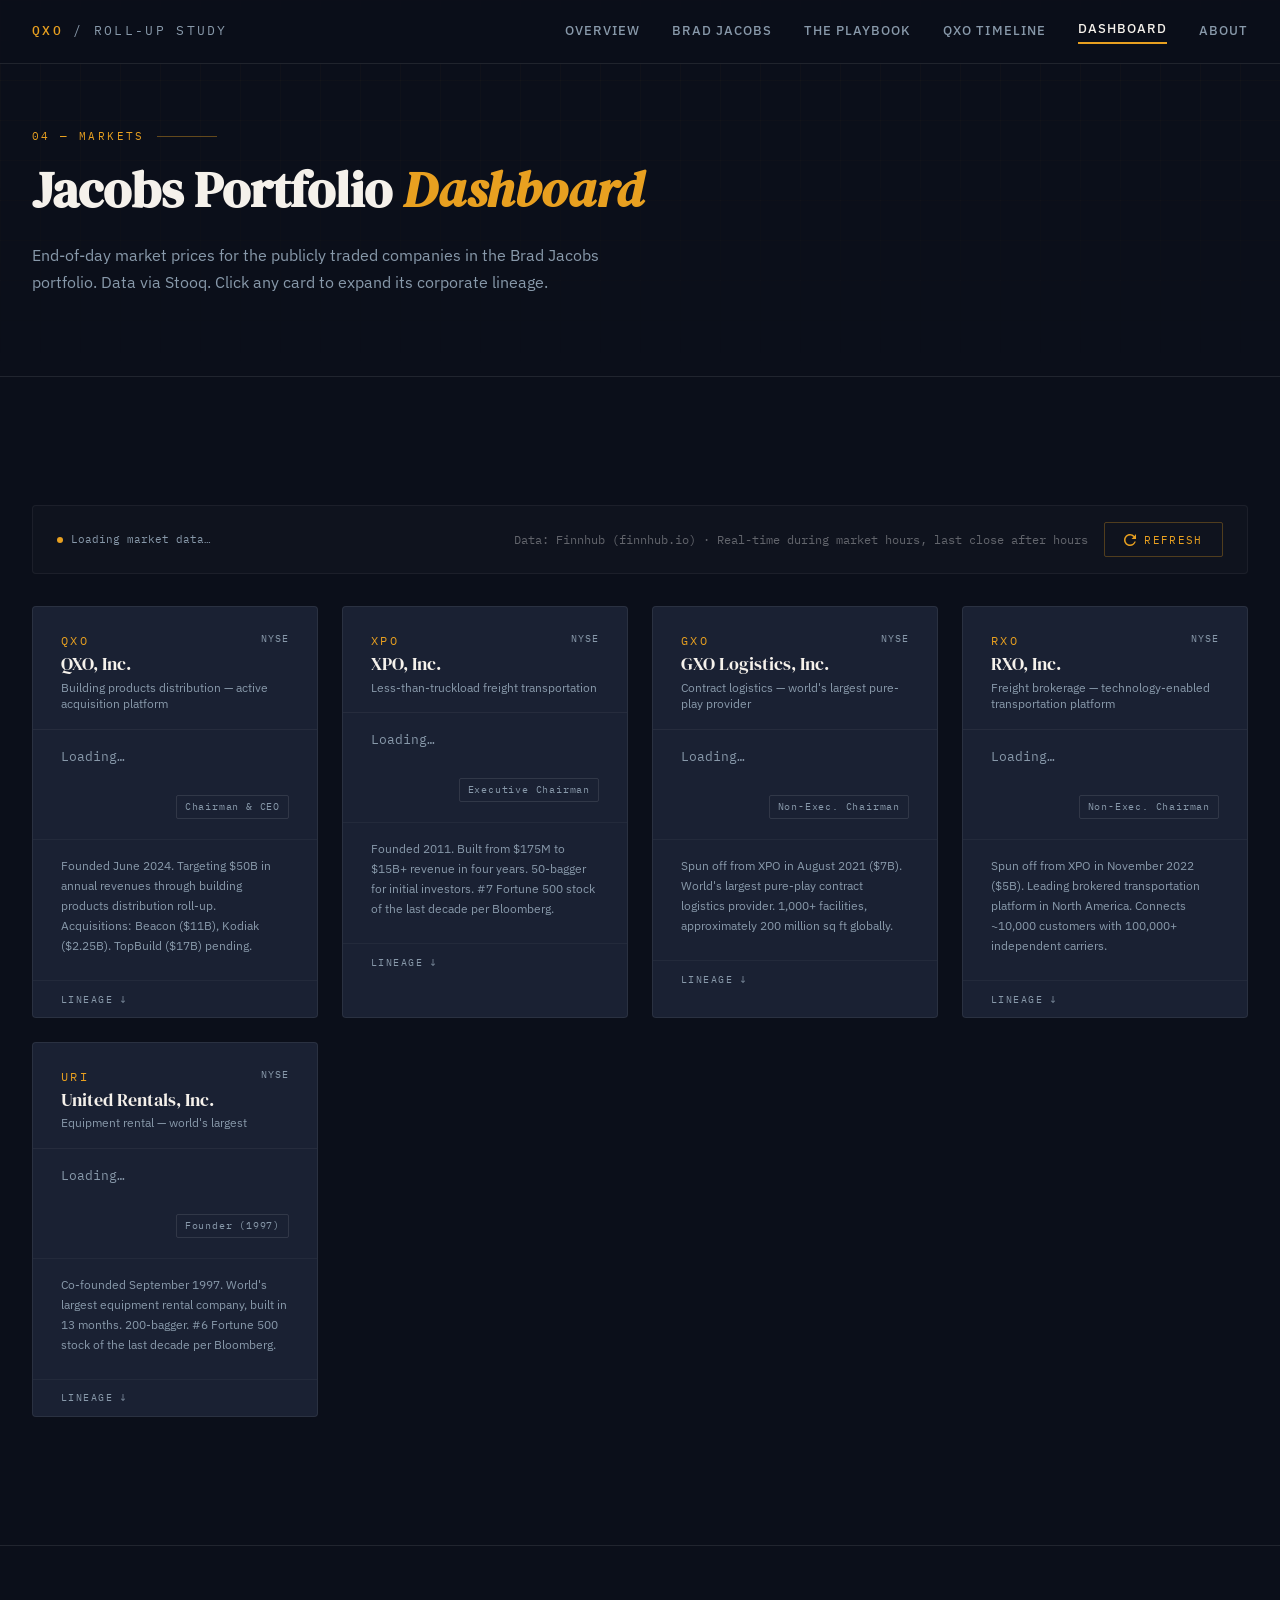
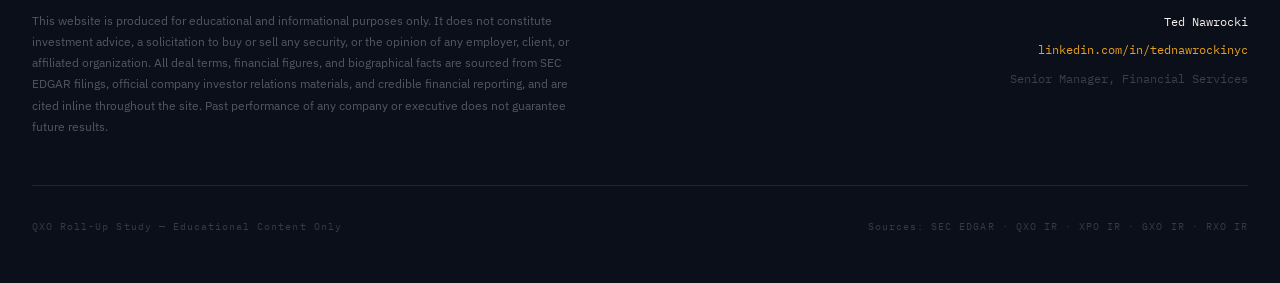
==== commit d35da3ae: "Update dashboard.html" ====
--- a/pages/dashboard.html
+++ b/pages/dashboard.html
@@ -2,7 +2,8 @@
 <html lang="en">
 <head>
   <meta charset="UTF-8" />
-  <meta name="viewport" content="width=device-width, initial-scale=1.0" />
+  <meta name="viewport" content="width=device-width, initial-scale=1.0, minimum-scale=1.0" />
+  <meta name="theme-color" content="#0b0f1a" />
   <title>Live Stock Dashboard &mdash; Jacobs Portfolio | QXO Roll-Up Study</title>
   <meta name="description" content="Real-time stock prices for QXO, XPO, GXO, RXO, and United Rentals — the publicly traded companies in the Brad Jacobs portfolio." />
   <link rel="stylesheet" href="../assets/css/style.css" />
@@ -189,6 +190,55 @@
     }
     @media (max-width: 900px) { .portfolio-context { grid-template-columns: 1fr 1fr; } }
     @media (max-width: 600px) { .portfolio-context { grid-template-columns: 1fr 1fr; } }
+
+    /* ── Card click / lineage ── */
+    .dash-card[data-lineage] { cursor: pointer; }
+    .dash-card-expand {
+      padding: 0.6rem 1.75rem;
+      border-top: 1px solid rgba(255,255,255,0.04);
+      font-family: var(--mono);
+      font-size: 0.65rem;
+      letter-spacing: 0.14em;
+      text-transform: uppercase;
+      color: var(--muted);
+      display: flex;
+      align-items: center;
+      gap: 0.4rem;
+      transition: color 0.2s;
+    }
+    .dash-card[data-lineage]:hover .dash-card-expand { color: var(--amber); }
+    .dash-card.active-lineage {
+      border-color: var(--amber) !important;
+      transform: none !important;
+    }
+    .dash-card.active-lineage .dash-card-expand { color: var(--amber); }
+    .dash-card.active-lineage .expand-arrow { display: inline-block; transform: rotate(180deg); }
+    .expand-arrow { display: inline-block; transition: transform 0.25s; }
+
+    /* lineage row */
+    .lin-row {
+      display: flex;
+      align-items: flex-start;
+      gap: 1.5rem;
+      padding: 0.9rem 1rem;
+      border-radius: 3px;
+      margin-bottom: 0.5rem;
+    }
+    .lin-row:last-of-type { margin-bottom: 0; }
+    .lin-row.highlight { background: rgba(232,160,32,0.05); border: 1px solid rgba(232,160,32,0.12); }
+    .lin-row.normal { background: rgba(255,255,255,0.02); }
+    .lin-date {
+      width: 72px;
+      flex-shrink: 0;
+      font-family: var(--mono);
+      font-size: 0.68rem;
+      color: var(--amber);
+      letter-spacing: 0.06em;
+      padding-top: 2px;
+    }
+    .lin-title { font-weight: 600; color: var(--linen); font-size: 0.875rem; margin-bottom: 2px; }
+    .lin-body { font-size: 0.78rem; color: var(--muted); line-height: 1.55; }
+    .lin-source { margin-top: 1rem; font-size: 0.63rem; color: rgba(255,255,255,0.2); font-family: var(--mono); line-height: 1.6; }
   </style>
 </head>
 <body>
@@ -202,7 +252,7 @@
     <div class="section-label">04 &mdash; Markets</div>
     <h1 class="section-title">Jacobs Portfolio <em>Dashboard</em></h1>
     <p style="font-size:1rem; color:var(--muted); max-width:580px; line-height:1.7;">
-      Real-time market prices for the six publicly traded companies in the Brad Jacobs portfolio. Data sourced via Yahoo Finance. Prices update on page load.
+      End-of-day market prices for the publicly traded companies in the Brad Jacobs portfolio. Data via Stooq. Click any card to expand its corporate lineage.
     </p>
   </div>
 </div>
@@ -218,7 +268,7 @@
       <span id="status-text">Loading market data&hellip;</span>
     </div>
     <div style="display:flex; gap:1rem; align-items:center; flex-wrap:wrap;">
-      <span class="api-note">Data: Yahoo Finance (unofficial public endpoint) &middot; Prices may be delayed 15-20 min</span>
+      <span class="api-note">Data: Finnhub (finnhub.io) &middot; Real-time during market hours, last close after hours</span>
       <button class="refresh-btn" id="refresh-btn" onclick="refreshPrices()">
         <svg width="12" height="12" viewBox="0 0 12 12" fill="none" xmlns="http://www.w3.org/2000/svg">
           <path d="M10.5 2C9.4 0.8 7.8 0 6 0C2.7 0 0 2.7 0 6s2.7 6 6 6c2.8 0 5.1-1.9 5.8-4.5H10.5C9.8 9.3 8.1 10.5 6 10.5C3.5 10.5 1.5 8.5 1.5 6S3.5 1.5 6 1.5c1.4 0 2.6.6 3.5 1.5L7.5 5H12V0L10.5 2Z" fill="currentColor"/>
@@ -232,7 +282,7 @@
   <div class="dashboard-grid">
 
     <!-- QXO -->
-    <div class="dash-card fade-up" data-delay="0">
+    <div class="dash-card fade-up" data-delay="0" data-lineage="QXO" onclick="toggleLineage('QXO', this)">
       <div class="dash-card-top">
         <div class="dash-ticker-row">
           <span class="dash-ticker">QXO</span>
@@ -252,10 +302,11 @@
       <div class="dash-card-desc">
         Founded June 2024. Targeting $50B in annual revenues through building products distribution roll-up. Acquisitions: Beacon ($11B), Kodiak ($2.25B). TopBuild ($17B) pending.
       </div>
+      <div class="dash-card-expand">Lineage <span class="expand-arrow">&#8595;</span></div>
     </div>
 
     <!-- XPO -->
-    <div class="dash-card fade-up" data-delay="1">
+    <div class="dash-card fade-up" data-delay="1" data-lineage="XPO" onclick="toggleLineage('XPO', this)">
       <div class="dash-card-top">
         <div class="dash-ticker-row">
           <span class="dash-ticker">XPO</span>
@@ -275,10 +326,11 @@
       <div class="dash-card-desc">
         Founded 2011. Built from $175M to $15B+ revenue in four years. 50-bagger for initial investors. #7 Fortune 500 stock of the last decade per Bloomberg.
       </div>
+      <div class="dash-card-expand">Lineage <span class="expand-arrow">&#8595;</span></div>
     </div>
 
     <!-- GXO -->
-    <div class="dash-card fade-up" data-delay="2">
+    <div class="dash-card fade-up" data-delay="2" data-lineage="GXO" onclick="toggleLineage('GXO', this)">
       <div class="dash-card-top">
         <div class="dash-ticker-row">
           <span class="dash-ticker">GXO</span>
@@ -298,10 +350,11 @@
       <div class="dash-card-desc">
         Spun off from XPO in August 2021 ($7B). World's largest pure-play contract logistics provider. 1,000+ facilities, approximately 200 million sq ft globally.
       </div>
+      <div class="dash-card-expand">Lineage <span class="expand-arrow">&#8595;</span></div>
     </div>
 
     <!-- RXO -->
-    <div class="dash-card fade-up" data-delay="3">
+    <div class="dash-card fade-up" data-delay="3" data-lineage="RXO" onclick="toggleLineage('RXO', this)">
       <div class="dash-card-top">
         <div class="dash-ticker-row">
           <span class="dash-ticker">RXO</span>
@@ -321,10 +374,11 @@
       <div class="dash-card-desc">
         Spun off from XPO in November 2022 ($5B). Leading brokered transportation platform in North America. Connects ~10,000 customers with 100,000+ independent carriers.
       </div>
+      <div class="dash-card-expand">Lineage <span class="expand-arrow">&#8595;</span></div>
     </div>
 
     <!-- URI -->
-    <div class="dash-card fade-up" data-delay="4">
+    <div class="dash-card fade-up" data-delay="4" data-lineage="URI" onclick="toggleLineage('URI', this)">
       <div class="dash-card-top">
         <div class="dash-ticker-row">
           <span class="dash-ticker">URI</span>
@@ -344,6 +398,7 @@
       <div class="dash-card-desc">
         Co-founded September 1997. World's largest equipment rental company, built in 13 months. 200-bagger. #6 Fortune 500 stock of the last decade per Bloomberg.
       </div>
+      <div class="dash-card-expand">Lineage <span class="expand-arrow">&#8595;</span></div>
     </div>
 
     <!-- API Note Card -->
@@ -351,7 +406,7 @@
       <div style="padding:2rem; height:100%; display:flex; flex-direction:column; justify-content:center; gap:1rem;">
         <div style="font-family:var(--mono); font-size:0.62rem; letter-spacing:0.18em; text-transform:uppercase; color:var(--muted);">Data Note</div>
         <div style="font-size:0.82rem; color:rgba(255,255,255,0.4); line-height:1.7;">
-          Prices are fetched from Yahoo Finance's public API endpoint on page load. Data may be delayed 15-20 minutes during market hours. For confirmed real-time data, visit the exchange directly or your brokerage platform.
+          Prices are fetched from Finnhub's free API on page load and on Refresh. Data is real-time during market hours and reflects the last close after hours.
         </div>
         <div style="font-size:0.75rem; color:rgba(255,255,255,0.2); font-family:var(--mono); line-height:1.6;">
           United Waste Systems (sold 1997) and the Amerex/Hamilton entities are private or dissolved and are not represented here.
@@ -362,48 +417,12 @@
 
   </div><!-- end dashboard-grid -->
 
-  <div class="s-8"></div>
-
-  <!-- CONTEXT SECTION -->
-  <div class="section-label">Portfolio Context</div>
-  <h2 class="section-title" style="font-size:1.5rem;">The Public <em>Company Lineage</em></h2>
-  <div class="s-3"></div>
-
-  <div class="chart-container fade-up">
-    <div class="chart-title">XPO Corporate Lineage &mdash; Companies Created from the XPO Platform</div>
-    <div style="display:flex; flex-direction:column; gap:1rem; margin-top:1rem;">
-      <div style="display:flex; align-items:center; gap:1.5rem; padding:1rem; background:rgba(232,160,32,0.04); border-radius:3px; border:1px solid rgba(232,160,32,0.1);">
-        <div style="width:60px; font-family:var(--mono); font-size:0.7rem; color:var(--amber);">2011</div>
-        <div style="flex:1;">
-          <div style="font-weight:600; color:var(--linen); font-size:0.88rem;">XPO Logistics founded</div>
-          <div style="font-size:0.78rem; color:var(--muted);">$150M Jacobs investment in Express-1. Revenue $175M at start.</div>
-        </div>
-      </div>
-      <div style="display:flex; align-items:center; gap:1.5rem; padding:1rem; background:rgba(255,255,255,0.02); border-radius:3px;">
-        <div style="width:60px; font-family:var(--mono); font-size:0.7rem; color:var(--amber);">2015&ndash;16</div>
-        <div style="flex:1;">
-          <div style="font-weight:600; color:var(--linen); font-size:0.88rem;">Major acquisitions: Con-way, Norbert Dentressangle</div>
-          <div style="font-size:0.78rem; color:var(--muted);">$3.5B and $3.6B respectively. Revenue reaches $15B+ by 2016 &mdash; four years ahead of the five-year target.</div>
-        </div>
-      </div>
-      <div style="display:flex; align-items:center; gap:1.5rem; padding:1rem; background:rgba(255,255,255,0.02); border-radius:3px;">
-        <div style="width:60px; font-family:var(--mono); font-size:0.7rem; color:var(--amber);">Aug 2021</div>
-        <div style="flex:1;">
-          <div style="font-weight:600; color:var(--linen); font-size:0.88rem;">GXO Logistics spun off ($7B)</div>
-          <div style="font-size:0.78rem; color:var(--muted);">World's largest pure-play contract logistics company created as independent NYSE-listed entity.</div>
-        </div>
-      </div>
-      <div style="display:flex; align-items:center; gap:1.5rem; padding:1rem; background:rgba(255,255,255,0.02); border-radius:3px;">
-        <div style="width:60px; font-family:var(--mono); font-size:0.7rem; color:var(--amber);">Nov 2022</div>
-        <div style="flex:1;">
-          <div style="font-weight:600; color:var(--linen); font-size:0.88rem;">RXO spun off ($5B)</div>
-          <div style="font-size:0.78rem; color:var(--muted);">North American freight brokerage platform created as independent NYSE-listed entity. Two new public companies in ~15 months.</div>
-        </div>
-      </div>
-    </div>
-    <div style="margin-top:1rem; font-size:0.65rem; color:var(--muted); font-family:var(--mono);">
-      Sources: XPO board biography (investors.xpo.com); Jacobs Private Equity (jpe.com); SEC Form 8-K, XPO Logistics, December 2011 (EDGAR 0001166003).
-    </div>
+  <!-- LINEAGE PANEL — rendered here on card click -->
+  <div id="lineage-panel" style="display:none; margin-top:2.5rem;">
+    <div class="section-label" id="lineage-label">Corporate Lineage</div>
+    <h2 class="section-title" style="font-size:1.4rem; margin-bottom:1.5rem;" id="lineage-title"></h2>
+    <div class="chart-container" id="lineage-content"></div>
+    <div class="s-4"></div>
   </div>
 
 </div>
@@ -414,20 +433,146 @@
 <script src="../assets/js/nav.js"></script>
 <script src="../assets/js/main.js"></script>
 <script>
-// Enhanced dashboard-specific stock loading
+/* ── Lineage Data ──────────────────────────────────────────
+   Sources:
+   - QXO IR: investors.qxo.com
+   - XPO IR: investors.xpo.com
+   - Jacobs Private Equity: jpe.com
+   - SEC Form 8-K, XPO Logistics, Dec 2011 (EDGAR 0001166003)
+   - Wikipedia (Brad Jacobs); SEC EDGAR QXO (CIK 0001236275)
+   ─────────────────────────────────────────────────────── */
+const LINEAGE = {
+  QXO: {
+    title: 'QXO, Inc. &mdash; Corporate Lineage',
+    rows: [
+      { date: 'Dec 2023', title: 'Brad Jacobs announces intent to enter building products distribution', body: 'No entity formed yet. Jacobs identifies building products distribution as a target industry: ~$800B TAM, ~20,000 operators, low technology penetration.', highlight: false },
+      { date: 'Jun 2024', title: 'QXO, Inc. formed via SilverSun Technologies shell (Nasdaq)', body: 'SilverSun Technologies, Inc. acquired and renamed QXO, Inc. Initial equity: $900M from Jacobs Private Equity + $100M from Sequoia Heritage and co-investors. Total: $1B.', highlight: true },
+      { date: 'Jun 13, 2024', title: '$3.5B private placement announced', body: '340.9M shares + 42M pre-funded warrants at $9.14. Closed July 19, 2024. Goldman Sachs and Morgan Stanley as joint lead placement agents.', highlight: false },
+      { date: 'Jul 22, 2024', title: '$620M additional private placement', body: '67M+ shares at $9.14. Includes $150M from Affinity Partners (Jared Kushner). Closes July 25, 2024. Total equity reaches ~$5B. Zero debt.', highlight: false },
+      { date: 'Jan 7, 2025', title: 'QXO transfers to NYSE; Opening Bell Jan 17, 2025', body: 'Ticker QXO retained. Stock began Nasdaq trading at $16.03 on Jan 7, 2025.', highlight: false },
+      { date: 'Jan 27, 2025', title: 'Tender offer commenced for Beacon Roofing Supply at $124.25/share', body: 'Initial all-cash offer for Beacon, the largest publicly traded U.S. roofing and waterproofing distributor. ~$11B total enterprise value.', highlight: false },
+      { date: 'Mar 20, 2025', title: 'Agreement and Plan of Merger signed with Beacon (Queen MergerCo, Inc.)', body: 'Formal merger agreement executed. Offer price increased to $124.35/share on March 31, 2025.', highlight: false },
+      { date: 'Apr 29, 2025', title: 'Beacon acquisition closes. Beacon renamed QXO Building Products, Inc.', body: '~600 branches across U.S. and Canada. $9.8B 2024 revenue. QXO becomes largest publicly traded roofing and waterproofing distributor in the U.S.', highlight: true },
+      { date: 'Jun 2025', title: '$2B registered public equity offering', body: 'Goldman Sachs, Morgan Stanley, and Wells Fargo as joint bookrunners. Proceeds for general corporate purposes including acquisitions.', highlight: false },
+      { date: 'Jan 2026', title: '$3B Series C convertible preferred (Apollo-led) + $749.4M equity offering', body: 'Apollo-led preferred investment designated for large acquisitions. Temasek among co-investors. Deadline: at least one qualifying acquisition by July 15, 2026.', highlight: false },
+      { date: 'Feb 11, 2026', title: 'Definitive agreement to acquire Kodiak Building Partners for $2.25B', body: '$2.0B cash + 13.2M QXO shares. Seller: Court Square Capital Partners. 110 locations, 26 states, ~$2.4B 2025 revenue.', highlight: false },
+      { date: 'Apr 1, 2026', title: 'Kodiak acquisition closes', body: 'Steve Swinney (Kodiak co-founder) leads new QXO lumber and building materials (LBM) division. QXO addressable market expands to $200B+.', highlight: true },
+      { date: 'Apr 21, 2026', title: 'Definitive agreement to acquire TopBuild Corp. (NYSE: BLD) for ~$17B', body: '$505/share cash or 20.2 QXO shares; ~45% cash / 55% stock. 14.9x pre-synergy EBITDA; 11.8x post-synergy. $300M targeted synergies by 2030. Pending shareholder vote and regulatory clearance.', highlight: true },
+    ],
+    source: 'Sources: QXO IR (investors.qxo.com); SEC EDGAR QXO (CIK 0001236275) &mdash; Forms 8-K, 424B5, 10-K.'
+  },
+  XPO: {
+    title: 'XPO, Inc. &mdash; Corporate Lineage',
+    rows: [
+      { date: '2011', title: 'Brad Jacobs invests ~$150M in Express-1 Expedited Solutions', body: 'Renamed XPO Logistics. Revenue $175M at entry. Jacobs becomes Chairman and CEO, acquiring ~71% ownership. Jacobs announces target to grow revenue to $5B within five years through M&A.', highlight: true },
+      { date: '2012&ndash;14', title: 'Early tuck-in acquisitions establish freight brokerage platform', body: 'Seven of the first ten acquisitions represent under $50M in annual revenue each. Platform economics established before large deals.', highlight: false },
+      { date: '2015', title: 'Norbert Dentressangle acquired (~$3.6B)', body: 'French logistics group. Transforms XPO into a major European logistics operator. First transformational acquisition.', highlight: false },
+      { date: '2015', title: 'Con-way Inc. acquired ($3.5B)', body: 'Large U.S. less-than-truckload carrier. Dramatically expands North American footprint. Revenue reaches $15B+ by 2016 &mdash; four years ahead of Jacobs' five-year target.', highlight: false },
+      { date: 'Aug 2021', title: 'GXO Logistics spun off ($7B)', body: 'Contract logistics segment separated as independent NYSE-listed company. World's largest pure-play contract logistics provider. Jacobs becomes non-executive chairman of GXO.', highlight: true },
+      { date: 'Aug 2022', title: 'Jacobs steps aside as XPO CEO; remains Executive Chairman', body: 'Management transition. XPO refocuses on LTL freight as core business.', highlight: false },
+      { date: 'Nov 2022', title: 'RXO, Inc. spun off ($5B)', body: 'Freight brokerage platform separated as independent NYSE-listed company. Two public spin-offs from XPO in approximately 15 months. Jacobs becomes non-executive chairman of RXO.', highlight: true },
+      { date: 'By end 2024', title: 'XPO stock becomes a 50-bagger for initial 2011 investors', body: 'Ranked #7 best-performing Fortune 500 stock of the prior decade per Bloomberg. United Rentals ranked #6 in the same list.', highlight: false },
+    ],
+    source: 'Sources: XPO IR board biography (investors.xpo.com); Jacobs Private Equity (jpe.com); SEC Form 8-K, XPO Logistics, Dec 2011 (EDGAR 0001166003).'
+  },
+  GXO: {
+    title: 'GXO Logistics, Inc. &mdash; Corporate Lineage',
+    rows: [
+      { date: '2011&ndash;21', title: 'Contract logistics division built within XPO', body: 'XPO's logistics business expanded through acquisition of Norbert Dentressangle (2015) and organic growth into the world's largest contract logistics operation by the time of spin-off.', highlight: false },
+      { date: 'Aug 2, 2021', title: 'GXO Logistics spun off from XPO and listed on NYSE', body: 'Spin-off valued at approximately $7 billion. GXO immediately becomes the world's largest pure-play contract logistics provider. Brad Jacobs becomes non-executive chairman. Malcolm Wilson serves as CEO.', highlight: true },
+      { date: '2021&ndash;24', title: 'Global expansion through acquisitions and organic growth', body: 'GXO pursues bolt-on acquisitions in Europe and North America. Capabilities in automation, robotics, and e-commerce fulfillment differentiate the platform from traditional 3PLs.', highlight: false },
+      { date: 'Present', title: '1,000+ facilities; ~200 million sq ft globally', body: 'Serves customers including blue-chip retailers, e-commerce operators, and manufacturers across 27+ countries. Automation and technology are core to the service proposition.', highlight: false },
+    ],
+    source: 'Sources: XPO IR (investors.xpo.com); Jacobs Private Equity (jpe.com); GXO IR (investors.gxo.com).'
+  },
+  RXO: {
+    title: 'RXO, Inc. &mdash; Corporate Lineage',
+    rows: [
+      { date: '2011&ndash;22', title: 'Freight brokerage operations built within XPO', body: 'XPO's truck brokerage division grew through the acquisitions of Freight-Trac, 3PD, and organic growth into one of the largest brokered freight platforms in North America.', highlight: false },
+      { date: 'Nov 1, 2022', title: 'RXO, Inc. spun off from XPO and listed on NYSE', body: 'Spin-off valued at approximately $5 billion. Second XPO spin-off in approximately 15 months (following GXO in August 2021). Jacobs becomes non-executive chairman. Drew Wilkerson serves as CEO.', highlight: true },
+      { date: '2022&ndash;24', title: 'Technology investment and platform development', body: 'RXO invests in proprietary digital brokerage ecosystem connecting ~10,000 customers with 100,000+ independent carriers. Capacity management tools and digital load matching differentiate from legacy brokers.', highlight: false },
+      { date: 'Present', title: 'Leading brokered transportation platform in North America', body: 'Provides truck brokerage, last mile logistics, and managed transportation. Asset-light model with high operating leverage to freight market volumes.', highlight: false },
+    ],
+    source: 'Sources: XPO IR (investors.xpo.com); Jacobs Private Equity (jpe.com); RXO IR (investors.rxo.com).'
+  },
+  URI: {
+    title: 'United Rentals, Inc. &mdash; Corporate Lineage',
+    rows: [
+      { date: 'Sep 1997', title: 'Brad Jacobs co-founds United Rentals in Greenwich, CT', body: 'Applies the same roll-up model used at United Waste Systems to the equipment rental industry. Strategy: acquire fragmented regional dealers with overlapping geographies, layer shared services, drive route density.', highlight: true },
+      { date: 'Dec 1997', title: 'IPO on the New York Stock Exchange', body: 'United Rentals goes public just three months after founding. Jacobs builds the company into the world's largest equipment rental company in 13 months from founding &mdash; at peak, $3.9B in revenue and ~750 locations.', highlight: false },
+      { date: '1997&ndash;07', title: 'Rapid acquisition phase; stock outperforms S&P 500 by 2.2x (1997&ndash;2007)', body: 'Two-thirds of locations built through acquisitions; remaining 250 were cold starts. URI becomes #1 globally in equipment rental during Jacobs' tenure as Chairman (10 years) and CEO (6 years).', highlight: false },
+      { date: '2007', title: 'Jacobs steps back from active management', body: 'Served as chairman for 10 years and CEO for 6. Transitions to other ventures. United Rentals continues as an independent public company.', highlight: false },
+      { date: 'Last decade', title: 'United Rentals: #6 Fortune 500 stock of the past decade; 200-bagger', body: 'Per Bloomberg market data cited in Jacobs Private Equity official biography. United Rentals is now one of the largest companies in the Fortune 500 by market capitalization.', highlight: true },
+    ],
+    source: 'Sources: XPO IR board biography (investors.xpo.com); Jacobs Private Equity (jpe.com); SEC Form 8-K, XPO Logistics, Dec 2011 (EDGAR 0001166003).'
+  }
+};
+
+let activeLineage = null;
+
+function toggleLineage(key, cardEl) {
+  const panel = document.getElementById('lineage-panel');
+  const title = document.getElementById('lineage-title');
+  const content = document.getElementById('lineage-content');
+
+  // Deactivate all cards
+  document.querySelectorAll('.dash-card[data-lineage]').forEach(c => c.classList.remove('active-lineage'));
+
+  // If clicking the already-open one, close it
+  if (activeLineage === key) {
+    panel.style.display = 'none';
+    activeLineage = null;
+    return;
+  }
+
+  // Build content
+  const data = LINEAGE[key];
+  if (!data) return;
+
+  title.innerHTML = data.title;
+
+  let html = '<div style="display:flex; flex-direction:column; gap:0;">';
+  data.rows.forEach(row => {
+    const cls = row.highlight ? 'lin-row highlight' : 'lin-row normal';
+    html += `<div class="${cls}">
+      <div class="lin-date">${row.date}</div>
+      <div>
+        <div class="lin-title">${row.title}</div>
+        <div class="lin-body">${row.body}</div>
+      </div>
+    </div>`;
+  });
+  html += '</div>';
+  html += `<div class="lin-source">${data.source}</div>`;
+
+  content.innerHTML = html;
+  panel.style.display = 'block';
+  cardEl.classList.add('active-lineage');
+  activeLineage = key;
+
+  // Smooth scroll to panel
+  setTimeout(() => panel.scrollIntoView({ behavior: 'smooth', block: 'start' }), 50);
+}
+
+/* ── Stock loading ───────────────────────────────────────── */
+var FINNHUB_KEY = 'd7mjle9r01qngrvof0vgd7mjle9r01qngrvof100';
+
 async function fetchStockPrice(ticker) {
-  const url = `https://query1.finance.yahoo.com/v8/finance/chart/${ticker}?interval=1d&range=2d`;
+  var url = 'https://finnhub.io/api/v1/quote?symbol=' + ticker + '&token=' + FINNHUB_KEY;
   try {
-    const res = await fetch(url, { headers: { 'Accept': 'application/json' } });
-    if (!res.ok) throw new Error(`HTTP ${res.status}`);
-    const data = await res.json();
-    const meta = data?.chart?.result?.[0]?.meta;
-    if (!meta) throw new Error('No meta');
-    const price = meta.regularMarketPrice;
-    const prev  = meta.chartPreviousClose || meta.previousClose;
-    const change = price - prev;
-    const pct = (change / prev) * 100;
-    return { price, change, pct };
+    var res = await fetch(url);
+    if (!res.ok) throw new Error('HTTP ' + res.status);
+    var data = await res.json();
+    var price = data.c;
+    var change = data.d;
+    var pct = data.dp;
+    if (!price || price <= 0) throw new Error('Invalid price');
+    return {
+      price:  price,
+      change: change,
+      pct:    pct,
+      date:   new Date().toLocaleDateString('en-US', { month: 'short', day: 'numeric', year: 'numeric' })
+    };
   } catch {
     return null;
   }
@@ -439,7 +584,7 @@
   const statusText = document.getElementById('status-text');
   btn.classList.add('spinning');
   dot.classList.add('loading');
-  statusText.textContent = 'Fetching market data\u2026';
+  statusText.textContent = 'Fetching market data…';
 
   const cards = document.querySelectorAll('.dash-card-price[data-ticker]');
   const promises = Array.from(cards).map(async priceDiv => {
@@ -449,7 +594,7 @@
     const tsEl = priceDiv.closest('.dash-card')?.querySelector('.dash-ts');
 
     priceEl.className = 'dash-price dash-loading';
-    priceEl.textContent = 'Loading\u2026';
+    priceEl.textContent = 'Loading…';
 
     const d = await fetchStockPrice(ticker);
     if (!d) {
@@ -466,14 +611,14 @@
       changeEl.className = `dash-change ${d.change >= 0 ? 'up' : 'down'}`;
     }
     if (tsEl) {
-      tsEl.textContent = new Date().toLocaleTimeString('en-US', { hour: '2-digit', minute: '2-digit', timeZoneName: 'short' });
+      tsEl.textContent = data.date + " 00b7 Finnhub"';
     }
   });
 
   await Promise.all(promises);
   btn.classList.remove('spinning');
   dot.classList.remove('loading');
-  statusText.textContent = `Prices loaded \u00b7 ${new Date().toLocaleTimeString('en-US', { hour: '2-digit', minute: '2-digit', timeZoneName: 'short' })}`;
+  statusText.textContent = `Prices loaded · ${new Date().toLocaleTimeString('en-US', { hour: '2-digit', minute: '2-digit', timeZoneName: 'short' })}`;
 }
 
 document.addEventListener('DOMContentLoaded', refreshPrices);
--- a/assets/css/style.css
+++ b/assets/css/style.css
@@ -762,7 +762,57 @@
 .grid-3 { display: grid; grid-template-columns: 1fr 1fr 1fr; gap: 2rem; }
 .grid-4 { display: grid; grid-template-columns: 1fr 1fr 1fr 1fr; gap: 1.5rem; }
 
-/* ── Responsive ─────────────────────────────────────────── */
+/* ── Hamburger Nav ───────────────────────────────────────── */
+.nav-hamburger {
+  display: none;
+  flex-direction: column;
+  gap: 5px;
+  cursor: pointer;
+  padding: 6px;
+  background: none;
+  border: none;
+}
+.nav-hamburger span {
+  display: block;
+  width: 22px;
+  height: 2px;
+  background: var(--linen);
+  border-radius: 2px;
+  transition: all 0.25s;
+}
+.nav-hamburger.open span:nth-child(1) { transform: translateY(7px) rotate(45deg); }
+.nav-hamburger.open span:nth-child(2) { opacity: 0; }
+.nav-hamburger.open span:nth-child(3) { transform: translateY(-7px) rotate(-45deg); }
+
+.nav-mobile-menu {
+  display: none;
+  position: fixed;
+  top: 64px;
+  left: 0; right: 0;
+  background: rgba(11,15,26,0.98);
+  backdrop-filter: blur(16px);
+  -webkit-backdrop-filter: blur(16px);
+  border-bottom: 1px solid var(--rule);
+  z-index: 999;
+  padding: 1rem 1.5rem 1.5rem;
+  flex-direction: column;
+  gap: 0;
+}
+.nav-mobile-menu.open { display: flex; }
+.nav-mobile-menu a {
+  font-size: 0.9rem;
+  font-weight: 500;
+  color: var(--muted);
+  padding: 0.85rem 0;
+  border-bottom: 1px solid rgba(255,255,255,0.05);
+  letter-spacing: 0.04em;
+  transition: color 0.2s;
+}
+.nav-mobile-menu a:last-child { border-bottom: none; }
+.nav-mobile-menu a:hover,
+.nav-mobile-menu a.active { color: var(--linen); }
+
+/* ── Tablet (≤900px) ─────────────────────────────────────── */
 @media (max-width: 900px) {
   .profile-grid { grid-template-columns: 1fr; }
   .profile-img-wrap { position: static; max-width: 300px; }
@@ -773,23 +823,140 @@
   .footer-top { grid-template-columns: 1fr; }
   .footer-attribution { text-align: left; }
 }
+
+/* ── Mobile (≤600px) ─────────────────────────────────────── */
 @media (max-width: 600px) {
+  /* Nav */
   .nav-links { display: none; }
-  .hero-stats { gap: 2rem; }
-  .grid-3 { grid-template-columns: 1fr; }
+  .nav-hamburger { display: flex; }
+
+  /* Global spacing */
+  .page-wrap { padding: 0 1rem; }
+  .page-hero { padding: 6rem 1rem 3rem; }
+  footer { padding: 3rem 1rem 2rem; }
+  .footer-inner { padding: 0; }
+
+  /* Hero */
+  .hero-content { padding: 3rem 1rem; }
+  .hero-stats { gap: 1.5rem; }
+  .hero-stat-n { font-size: 2.2rem; }
+  .hero-nav-pills { flex-direction: column; align-items: center; }
+  .pill { width: 100%; max-width: 280px; justify-content: center; }
+
+  /* Grids */
+  .grid-2, .grid-3 { grid-template-columns: 1fr; }
   .grid-4 { grid-template-columns: 1fr 1fr; }
-  .bar-row { grid-template-columns: 80px 1fr 55px; font-size: 0.75rem; }
-  .bar-label { font-size: 0.72rem; }
-  .stock-grid { grid-template-columns: 1fr 1fr; }
-  .page-hero { padding: 7rem 1.5rem 4rem; }
-  .page-wrap { padding: 0 1.5rem; }
+
+  /* KPI strip */
+  .kpi-strip { grid-template-columns: 1fr 1fr !important; }
+  .kpi-cell { padding: 1.25rem; }
+  .kpi-cell:nth-child(1),
+  .kpi-cell:nth-child(2) { border-bottom: 1px solid rgba(255,255,255,0.07); }
+  .kpi-cell:nth-child(2) { border-right: none; }
+
+  /* Nav feature grid */
+  .nav-feature-grid { grid-template-columns: 1fr !important; }
+  .nav-feature { padding: 1.75rem 1.25rem; }
+
+  /* Bar charts */
+  .bar-row { grid-template-columns: 72px 1fr 50px; font-size: 0.72rem; gap: 0.5rem; }
+  .bar-label { font-size: 0.68rem; }
+  .bar-val { font-size: 0.72rem; }
+
+  /* Multiple chart */
+  .multiple-row { grid-template-columns: 120px 1fr auto; gap: 0.5rem; font-size: 0.78rem; }
+  .multiple-label { font-size: 0.75rem; }
+  .multiple-val { font-size: 0.75rem; }
+
+  /* Stock cards */
+  .stock-grid { grid-template-columns: 1fr; }
+  .stock-card { padding: 1.25rem; }
+
+  /* Profile */
+  .profile-img-wrap { max-width: 100%; }
+  .milestone { grid-template-columns: 60px 1fr; gap: 1rem; }
+
+  /* Books */
+  .books-grid { grid-template-columns: 1fr !important; }
+
+  /* Steps */
+  .step-item { grid-template-columns: 40px 1fr; gap: 1rem; }
+
+  /* Deal tables — horizontal scroll on mobile */
+  .deal-table-wrap { overflow-x: auto; -webkit-overflow-scrolling: touch; }
+  .deal-table { min-width: 520px; font-size: 0.78rem; }
+  .deal-table th, .deal-table td { padding: 0.6rem 0.75rem; }
+
+  /* Performance / source tables */
+  .performance-table-wrap,
+  .source-table-wrap { overflow-x: auto; -webkit-overflow-scrolling: touch; }
+  .performance-table,
+  .source-table { min-width: 480px; font-size: 0.78rem; }
+
+  /* Timeline deal cards */
+  .tl-deal-header { grid-template-columns: 1fr !important; gap: 0.5rem; }
+  .tl-deal-amount { font-size: 1.5rem; }
+  .tl-deal-amount-label { margin-bottom: 0.25rem; }
+  .tl-terms-grid { grid-template-columns: 1fr 1fr !important; }
+  .tl-term-val { font-size: 0.78rem; }
+  .tl-deal-body { padding: 1.25rem 1rem; }
+  .tl-deal-header { padding: 1.25rem 1rem; }
+  .tl-deal-footer { padding: 0.75rem 1rem; }
+
+  /* Capital events */
+  .cap-event { grid-template-columns: 1fr !important; gap: 0.2rem; }
+  .cap-date { font-size: 0.72rem; }
+
+  /* Phase headers */
+  .phase-header { flex-direction: column; gap: 0.5rem; padding: 1.25rem 1rem; }
+
+  /* Timeline year dividers */
+  .timeline-year-label { font-size: 2.5rem; }
+
+  /* Industry compare */
+  .industry-compare { grid-template-columns: 1fr !important; }
+
+  /* Dashboard cards */
+  .dashboard-grid { grid-template-columns: 1fr !important; gap: 1rem; }
+  .dash-card-price { padding: 1rem 1.25rem; }
+  .dash-price { font-size: 2rem; }
+  .dash-card-top { padding: 1.25rem 1.25rem 0.75rem; }
+  .dash-card-meta { padding: 0.5rem 1.25rem 1rem; }
+  .dash-card-desc { padding: 0.75rem 1.25rem 1.25rem; }
+  .dash-card-expand { padding: 0.5rem 1.25rem; }
+
+  /* Lineage rows */
+  .lin-row { gap: 0.75rem; padding: 0.75rem; }
+  .lin-date { width: 55px; font-size: 0.62rem; }
+  .lin-title { font-size: 0.82rem; }
+  .lin-body { font-size: 0.75rem; }
+
+  /* Author card */
+  .author-card { grid-template-columns: 1fr !important; }
+
+  /* Callout */
+  .callout { padding: 1rem 1.25rem; font-size: 0.85rem; }
+
+  /* Section titles */
+  .section-title { font-size: clamp(1.6rem, 6vw, 2.4rem); }
+
+  /* Footer */
+  .footer-bottom { flex-direction: column; gap: 0.5rem; text-align: center; }
+}
+
+/* ── Touch / tap target optimizations ───────────────────── */
+.pill, .nav-links a, .nav-mobile-menu a, .nav-feature,
+.refresh-btn, .filing-link, .dash-card[data-lineage],
+.dash-card-expand, .author-link {
+  touch-action: manipulation;
+  -webkit-tap-highlight-color: transparent;
 }
 
 /* ── Animations ─────────────────────────────────────────── */
 .fade-up {
   opacity: 0;
-  transform: translateY(24px);
-  transition: opacity 0.7s var(--ease-out), transform 0.7s var(--ease-out);
+  transform: translateY(20px);
+  transition: opacity 0.6s var(--ease-out), transform 0.6s var(--ease-out);
 }
 .fade-up.visible {
   opacity: 1;
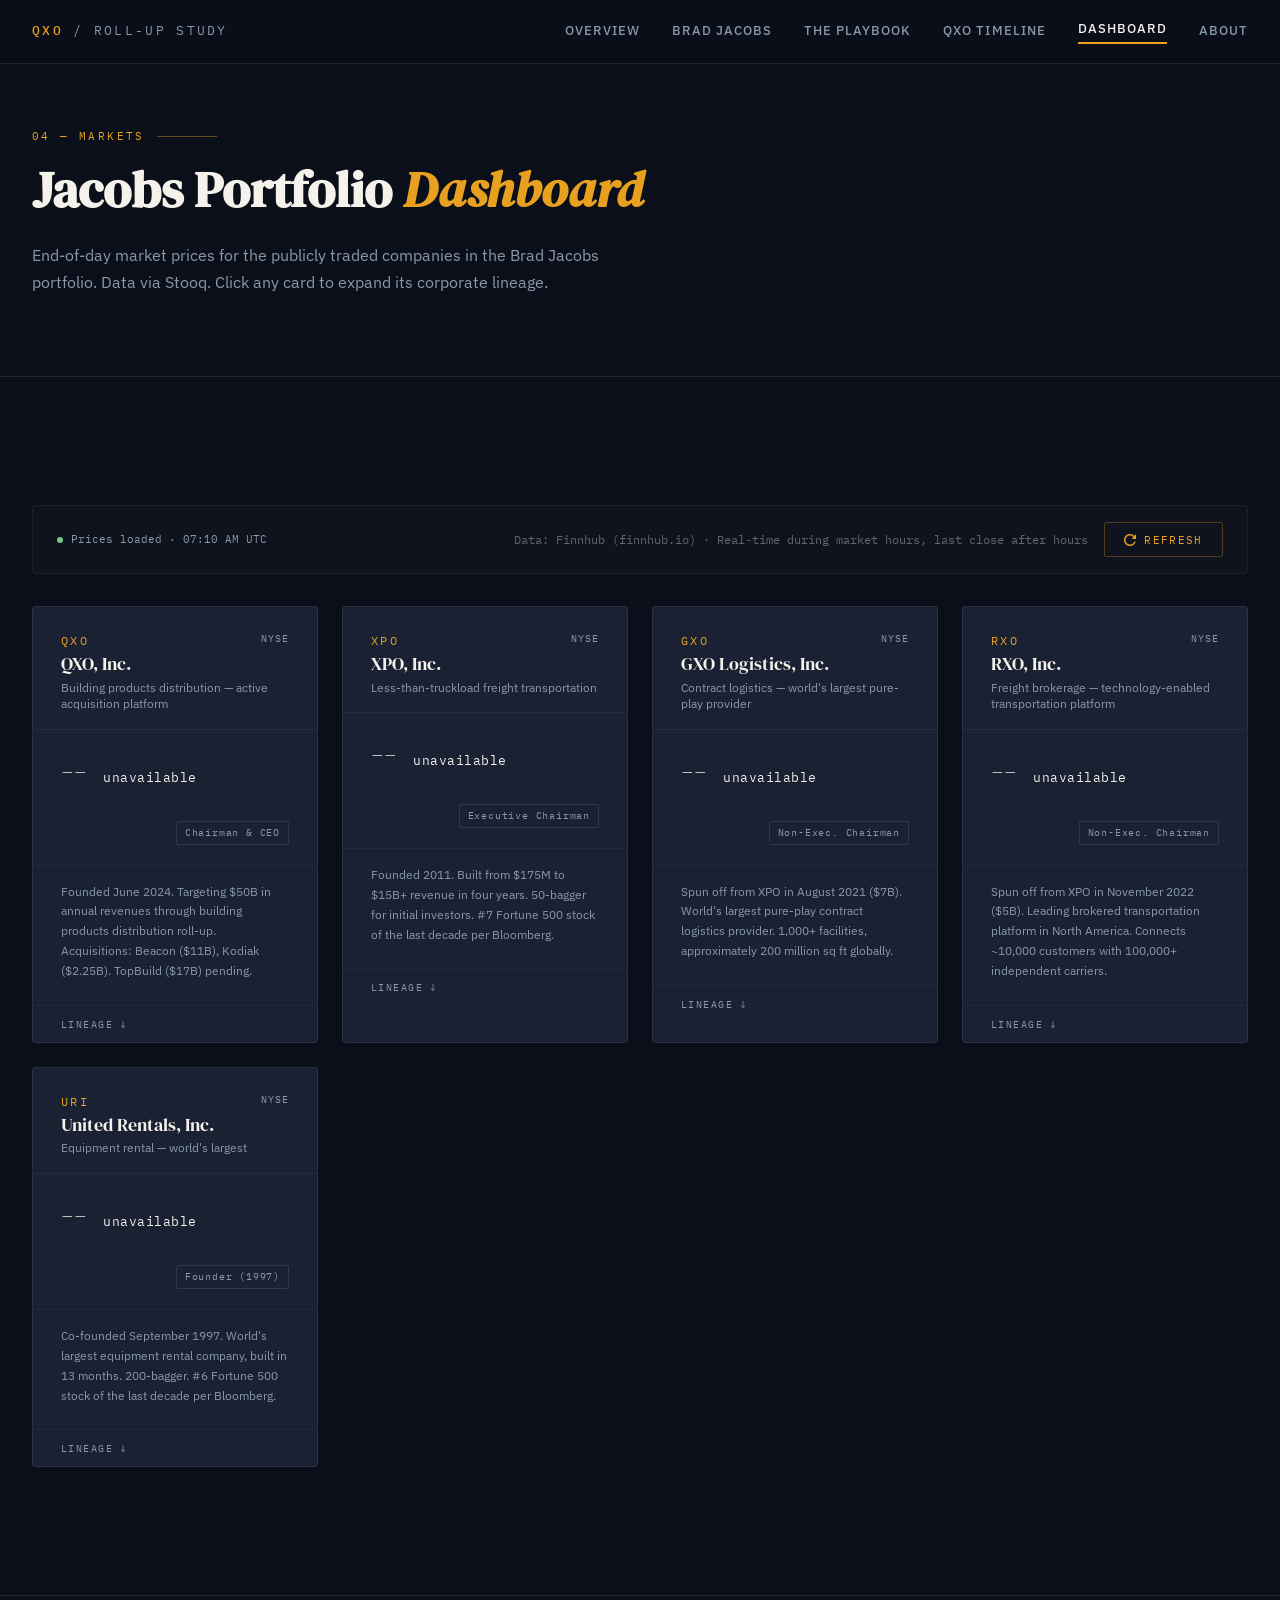
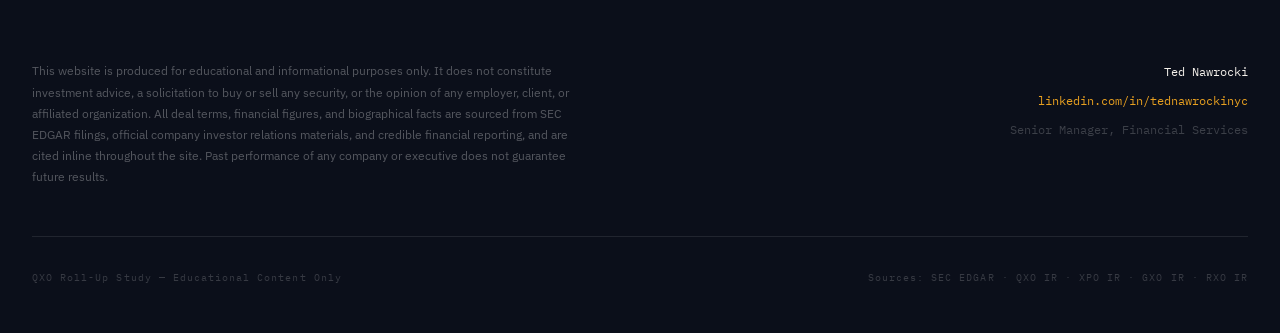
==== commit 7514c0f5: "Update dashboard.html" ====
--- a/pages/dashboard.html
+++ b/pages/dashboard.html
@@ -433,23 +433,20 @@
 <script src="../assets/js/nav.js"></script>
 <script src="../assets/js/main.js"></script>
 <script>
-/* ── Lineage Data ──────────────────────────────────────────
-   Sources:
-   - QXO IR: investors.qxo.com
-   - XPO IR: investors.xpo.com
-   - Jacobs Private Equity: jpe.com
-   - SEC Form 8-K, XPO Logistics, Dec 2011 (EDGAR 0001166003)
-   - Wikipedia (Brad Jacobs); SEC EDGAR QXO (CIK 0001236275)
-   ─────────────────────────────────────────────────────── */
-const LINEAGE = {
+/* ============================================================
+   LINEAGE DATA
+   Sources: QXO IR, XPO IR, Jacobs Private Equity (jpe.com),
+   SEC Form 8-K XPO Dec 2011 (EDGAR 0001166003)
+   ============================================================ */
+var LINEAGE = {
   QXO: {
-    title: 'QXO, Inc. &mdash; Corporate Lineage',
+    title: 'QXO, Inc. \u2014 Corporate Lineage',
     rows: [
       { date: 'Dec 2023', title: 'Brad Jacobs announces intent to enter building products distribution', body: 'No entity formed yet. Jacobs identifies building products distribution as a target industry: ~$800B TAM, ~20,000 operators, low technology penetration.', highlight: false },
-      { date: 'Jun 2024', title: 'QXO, Inc. formed via SilverSun Technologies shell (Nasdaq)', body: 'SilverSun Technologies, Inc. acquired and renamed QXO, Inc. Initial equity: $900M from Jacobs Private Equity + $100M from Sequoia Heritage and co-investors. Total: $1B.', highlight: true },
+      { date: 'Jun 2024', title: 'QXO, Inc. formed via SilverSun Technologies shell (Nasdaq)', body: 'SilverSun Technologies acquired and renamed QXO, Inc. Initial equity: $900M from Jacobs Private Equity + $100M from Sequoia Heritage and co-investors. Total: $1B.', highlight: true },
       { date: 'Jun 13, 2024', title: '$3.5B private placement announced', body: '340.9M shares + 42M pre-funded warrants at $9.14. Closed July 19, 2024. Goldman Sachs and Morgan Stanley as joint lead placement agents.', highlight: false },
       { date: 'Jul 22, 2024', title: '$620M additional private placement', body: '67M+ shares at $9.14. Includes $150M from Affinity Partners (Jared Kushner). Closes July 25, 2024. Total equity reaches ~$5B. Zero debt.', highlight: false },
-      { date: 'Jan 7, 2025', title: 'QXO transfers to NYSE; Opening Bell Jan 17, 2025', body: 'Ticker QXO retained. Stock began Nasdaq trading at $16.03 on Jan 7, 2025.', highlight: false },
+      { date: 'Jan 2025', title: 'QXO transfers to NYSE; Opening Bell Jan 17, 2025', body: 'Ticker QXO retained. Stock began NYSE trading January 17, 2025.', highlight: false },
       { date: 'Jan 27, 2025', title: 'Tender offer commenced for Beacon Roofing Supply at $124.25/share', body: 'Initial all-cash offer for Beacon, the largest publicly traded U.S. roofing and waterproofing distributor. ~$11B total enterprise value.', highlight: false },
       { date: 'Mar 20, 2025', title: 'Agreement and Plan of Merger signed with Beacon (Queen MergerCo, Inc.)', body: 'Formal merger agreement executed. Offer price increased to $124.35/share on March 31, 2025.', highlight: false },
       { date: 'Apr 29, 2025', title: 'Beacon acquisition closes. Beacon renamed QXO Building Products, Inc.', body: '~600 branches across U.S. and Canada. $9.8B 2024 revenue. QXO becomes largest publicly traded roofing and waterproofing distributor in the U.S.', highlight: true },
@@ -457,168 +454,171 @@
       { date: 'Jan 2026', title: '$3B Series C convertible preferred (Apollo-led) + $749.4M equity offering', body: 'Apollo-led preferred investment designated for large acquisitions. Temasek among co-investors. Deadline: at least one qualifying acquisition by July 15, 2026.', highlight: false },
       { date: 'Feb 11, 2026', title: 'Definitive agreement to acquire Kodiak Building Partners for $2.25B', body: '$2.0B cash + 13.2M QXO shares. Seller: Court Square Capital Partners. 110 locations, 26 states, ~$2.4B 2025 revenue.', highlight: false },
       { date: 'Apr 1, 2026', title: 'Kodiak acquisition closes', body: 'Steve Swinney (Kodiak co-founder) leads new QXO lumber and building materials (LBM) division. QXO addressable market expands to $200B+.', highlight: true },
-      { date: 'Apr 21, 2026', title: 'Definitive agreement to acquire TopBuild Corp. (NYSE: BLD) for ~$17B', body: '$505/share cash or 20.2 QXO shares; ~45% cash / 55% stock. 14.9x pre-synergy EBITDA; 11.8x post-synergy. $300M targeted synergies by 2030. Pending shareholder vote and regulatory clearance.', highlight: true },
+      { date: 'Apr 21, 2026', title: 'Definitive agreement to acquire TopBuild Corp. (NYSE: BLD) for ~$17B', body: '$505/share cash or 20.2 QXO shares; ~45% cash / 55% stock. 14.9x pre-synergy EBITDA; 11.8x post-synergy. $300M targeted synergies by 2030. Pending shareholder vote and regulatory clearance.', highlight: true }
     ],
-    source: 'Sources: QXO IR (investors.qxo.com); SEC EDGAR QXO (CIK 0001236275) &mdash; Forms 8-K, 424B5, 10-K.'
+    source: 'Sources: QXO IR (investors.qxo.com); SEC EDGAR QXO (CIK 0001236275) \u2014 Forms 8-K, 424B5, 10-K.'
   },
   XPO: {
-    title: 'XPO, Inc. &mdash; Corporate Lineage',
+    title: 'XPO, Inc. \u2014 Corporate Lineage',
     rows: [
-      { date: '2011', title: 'Brad Jacobs invests ~$150M in Express-1 Expedited Solutions', body: 'Renamed XPO Logistics. Revenue $175M at entry. Jacobs becomes Chairman and CEO, acquiring ~71% ownership. Jacobs announces target to grow revenue to $5B within five years through M&A.', highlight: true },
-      { date: '2012&ndash;14', title: 'Early tuck-in acquisitions establish freight brokerage platform', body: 'Seven of the first ten acquisitions represent under $50M in annual revenue each. Platform economics established before large deals.', highlight: false },
+      { date: '2011', title: 'Brad Jacobs invests ~$150M in Express-1 Expedited Solutions', body: 'Renamed XPO Logistics. Revenue $175M at entry. Jacobs becomes Chairman and CEO. Target announced: $5B in revenue within five years through M&A.', highlight: true },
+      { date: '2012\u201314', title: 'Early tuck-in acquisitions establish freight brokerage platform', body: 'Seven of the first ten acquisitions represent under $50M in annual revenue each. Platform economics established before large deals.', highlight: false },
       { date: '2015', title: 'Norbert Dentressangle acquired (~$3.6B)', body: 'French logistics group. Transforms XPO into a major European logistics operator. First transformational acquisition.', highlight: false },
-      { date: '2015', title: 'Con-way Inc. acquired ($3.5B)', body: 'Large U.S. less-than-truckload carrier. Dramatically expands North American footprint. Revenue reaches $15B+ by 2016 &mdash; four years ahead of Jacobs' five-year target.', highlight: false },
-      { date: 'Aug 2021', title: 'GXO Logistics spun off ($7B)', body: 'Contract logistics segment separated as independent NYSE-listed company. World's largest pure-play contract logistics provider. Jacobs becomes non-executive chairman of GXO.', highlight: true },
+      { date: '2015', title: 'Con-way Inc. acquired ($3.5B)', body: 'Large U.S. less-than-truckload carrier. Revenue reaches $15B+ by 2016 \u2014 four years ahead of the five-year target.', highlight: false },
+      { date: 'Aug 2021', title: 'GXO Logistics spun off ($7B)', body: "Contract logistics segment separated as independent NYSE-listed company. World's largest pure-play contract logistics provider. Jacobs becomes non-executive chairman of GXO.", highlight: true },
       { date: 'Aug 2022', title: 'Jacobs steps aside as XPO CEO; remains Executive Chairman', body: 'Management transition. XPO refocuses on LTL freight as core business.', highlight: false },
-      { date: 'Nov 2022', title: 'RXO, Inc. spun off ($5B)', body: 'Freight brokerage platform separated as independent NYSE-listed company. Two public spin-offs from XPO in approximately 15 months. Jacobs becomes non-executive chairman of RXO.', highlight: true },
-      { date: 'By end 2024', title: 'XPO stock becomes a 50-bagger for initial 2011 investors', body: 'Ranked #7 best-performing Fortune 500 stock of the prior decade per Bloomberg. United Rentals ranked #6 in the same list.', highlight: false },
+      { date: 'Nov 2022', title: 'RXO, Inc. spun off ($5B)', body: 'Freight brokerage platform separated as independent NYSE-listed company. Two public spin-offs from XPO in approximately 15 months.', highlight: true },
+      { date: 'By end 2024', title: 'XPO stock: 50-bagger for initial 2011 investors', body: 'Ranked #7 best-performing Fortune 500 stock of the prior decade per Bloomberg. United Rentals ranked #6 in the same list.', highlight: false }
     ],
     source: 'Sources: XPO IR board biography (investors.xpo.com); Jacobs Private Equity (jpe.com); SEC Form 8-K, XPO Logistics, Dec 2011 (EDGAR 0001166003).'
   },
   GXO: {
-    title: 'GXO Logistics, Inc. &mdash; Corporate Lineage',
+    title: 'GXO Logistics, Inc. \u2014 Corporate Lineage',
     rows: [
-      { date: '2011&ndash;21', title: 'Contract logistics division built within XPO', body: 'XPO's logistics business expanded through acquisition of Norbert Dentressangle (2015) and organic growth into the world's largest contract logistics operation by the time of spin-off.', highlight: false },
-      { date: 'Aug 2, 2021', title: 'GXO Logistics spun off from XPO and listed on NYSE', body: 'Spin-off valued at approximately $7 billion. GXO immediately becomes the world's largest pure-play contract logistics provider. Brad Jacobs becomes non-executive chairman. Malcolm Wilson serves as CEO.', highlight: true },
-      { date: '2021&ndash;24', title: 'Global expansion through acquisitions and organic growth', body: 'GXO pursues bolt-on acquisitions in Europe and North America. Capabilities in automation, robotics, and e-commerce fulfillment differentiate the platform from traditional 3PLs.', highlight: false },
-      { date: 'Present', title: '1,000+ facilities; ~200 million sq ft globally', body: 'Serves customers including blue-chip retailers, e-commerce operators, and manufacturers across 27+ countries. Automation and technology are core to the service proposition.', highlight: false },
+      { date: '2011\u201321', title: 'Contract logistics division built within XPO', body: "XPO's logistics business expanded through acquisition of Norbert Dentressangle (2015) and organic growth into the world's largest contract logistics operation by the time of spin-off.", highlight: false },
+      { date: 'Aug 2, 2021', title: 'GXO Logistics spun off from XPO and listed on NYSE', body: "Spin-off valued at approximately $7 billion. GXO immediately becomes the world's largest pure-play contract logistics provider. Brad Jacobs becomes non-executive chairman. Malcolm Wilson serves as CEO.", highlight: true },
+      { date: '2021\u201324', title: 'Global expansion through acquisitions and organic growth', body: 'GXO pursues bolt-on acquisitions in Europe and North America. Automation, robotics, and e-commerce fulfillment capabilities differentiate the platform from traditional 3PLs.', highlight: false },
+      { date: 'Present', title: '1,000+ facilities; ~200 million sq ft globally', body: 'Serves blue-chip retailers, e-commerce operators, and manufacturers across 27+ countries. Automation and technology are core to the service proposition.', highlight: false }
     ],
     source: 'Sources: XPO IR (investors.xpo.com); Jacobs Private Equity (jpe.com); GXO IR (investors.gxo.com).'
   },
   RXO: {
-    title: 'RXO, Inc. &mdash; Corporate Lineage',
+    title: 'RXO, Inc. \u2014 Corporate Lineage',
     rows: [
-      { date: '2011&ndash;22', title: 'Freight brokerage operations built within XPO', body: 'XPO's truck brokerage division grew through the acquisitions of Freight-Trac, 3PD, and organic growth into one of the largest brokered freight platforms in North America.', highlight: false },
+      { date: '2011\u201322', title: 'Freight brokerage operations built within XPO', body: "XPO's truck brokerage division grew through acquisitions and organic growth into one of the largest brokered freight platforms in North America.", highlight: false },
       { date: 'Nov 1, 2022', title: 'RXO, Inc. spun off from XPO and listed on NYSE', body: 'Spin-off valued at approximately $5 billion. Second XPO spin-off in approximately 15 months (following GXO in August 2021). Jacobs becomes non-executive chairman. Drew Wilkerson serves as CEO.', highlight: true },
-      { date: '2022&ndash;24', title: 'Technology investment and platform development', body: 'RXO invests in proprietary digital brokerage ecosystem connecting ~10,000 customers with 100,000+ independent carriers. Capacity management tools and digital load matching differentiate from legacy brokers.', highlight: false },
-      { date: 'Present', title: 'Leading brokered transportation platform in North America', body: 'Provides truck brokerage, last mile logistics, and managed transportation. Asset-light model with high operating leverage to freight market volumes.', highlight: false },
+      { date: '2022\u201324', title: 'Technology investment and platform development', body: 'RXO invests in proprietary digital brokerage ecosystem connecting ~10,000 customers with 100,000+ independent carriers. Capacity management tools and digital load matching differentiate from legacy brokers.', highlight: false },
+      { date: 'Present', title: 'Leading brokered transportation platform in North America', body: 'Provides truck brokerage, last mile logistics, and managed transportation. Asset-light model with high operating leverage to freight market volumes.', highlight: false }
     ],
     source: 'Sources: XPO IR (investors.xpo.com); Jacobs Private Equity (jpe.com); RXO IR (investors.rxo.com).'
   },
   URI: {
-    title: 'United Rentals, Inc. &mdash; Corporate Lineage',
+    title: 'United Rentals, Inc. \u2014 Corporate Lineage',
     rows: [
-      { date: 'Sep 1997', title: 'Brad Jacobs co-founds United Rentals in Greenwich, CT', body: 'Applies the same roll-up model used at United Waste Systems to the equipment rental industry. Strategy: acquire fragmented regional dealers with overlapping geographies, layer shared services, drive route density.', highlight: true },
-      { date: 'Dec 1997', title: 'IPO on the New York Stock Exchange', body: 'United Rentals goes public just three months after founding. Jacobs builds the company into the world's largest equipment rental company in 13 months from founding &mdash; at peak, $3.9B in revenue and ~750 locations.', highlight: false },
-      { date: '1997&ndash;07', title: 'Rapid acquisition phase; stock outperforms S&P 500 by 2.2x (1997&ndash;2007)', body: 'Two-thirds of locations built through acquisitions; remaining 250 were cold starts. URI becomes #1 globally in equipment rental during Jacobs' tenure as Chairman (10 years) and CEO (6 years).', highlight: false },
-      { date: '2007', title: 'Jacobs steps back from active management', body: 'Served as chairman for 10 years and CEO for 6. Transitions to other ventures. United Rentals continues as an independent public company.', highlight: false },
-      { date: 'Last decade', title: 'United Rentals: #6 Fortune 500 stock of the past decade; 200-bagger', body: 'Per Bloomberg market data cited in Jacobs Private Equity official biography. United Rentals is now one of the largest companies in the Fortune 500 by market capitalization.', highlight: true },
+      { date: 'Sep 1997', title: 'Brad Jacobs co-founds United Rentals in Greenwich, CT', body: 'Applies the same roll-up model used at United Waste Systems to the equipment rental industry. Strategy: acquire fragmented regional dealers, layer shared services, drive route density.', highlight: true },
+      { date: 'Dec 1997', title: 'IPO on the New York Stock Exchange', body: "United Rentals goes public three months after founding. Jacobs builds the company into the world's largest equipment rental company in 13 months \u2014 at peak, $3.9B in revenue and ~750 locations.", highlight: false },
+      { date: '1997\u201307', title: 'Rapid acquisition phase; stock outperforms S&P 500 by 2.2x (1997\u20132007)', body: "Two-thirds of locations built through acquisitions; remaining 250 were cold starts. URI becomes #1 globally in equipment rental during Jacobs' tenure as Chairman (10 years) and CEO (6 years).", highlight: false },
+      { date: '2007', title: 'Jacobs steps back from active management', body: 'Transitions to other ventures. United Rentals continues as an independent public company.', highlight: false },
+      { date: 'Last decade', title: 'United Rentals: #6 Fortune 500 stock of the past decade; 200-bagger', body: 'Per Bloomberg market data cited in Jacobs Private Equity official biography. United Rentals is now one of the largest companies in the Fortune 500 by market capitalization.', highlight: true }
     ],
     source: 'Sources: XPO IR board biography (investors.xpo.com); Jacobs Private Equity (jpe.com); SEC Form 8-K, XPO Logistics, Dec 2011 (EDGAR 0001166003).'
   }
 };
 
-let activeLineage = null;
+var activeLineage = null;
 
 function toggleLineage(key, cardEl) {
-  const panel = document.getElementById('lineage-panel');
-  const title = document.getElementById('lineage-title');
-  const content = document.getElementById('lineage-content');
-
-  // Deactivate all cards
-  document.querySelectorAll('.dash-card[data-lineage]').forEach(c => c.classList.remove('active-lineage'));
-
-  // If clicking the already-open one, close it
+  var panel   = document.getElementById('lineage-panel');
+  var titleEl = document.getElementById('lineage-title');
+  var contentEl = document.getElementById('lineage-content');
+
+  document.querySelectorAll('.dash-card[data-lineage]').forEach(function(c) {
+    c.classList.remove('active-lineage');
+  });
+
   if (activeLineage === key) {
     panel.style.display = 'none';
     activeLineage = null;
     return;
   }
 
-  // Build content
-  const data = LINEAGE[key];
+  var data = LINEAGE[key];
   if (!data) return;
 
-  title.innerHTML = data.title;
-
-  let html = '<div style="display:flex; flex-direction:column; gap:0;">';
-  data.rows.forEach(row => {
-    const cls = row.highlight ? 'lin-row highlight' : 'lin-row normal';
-    html += `<div class="${cls}">
-      <div class="lin-date">${row.date}</div>
-      <div>
-        <div class="lin-title">${row.title}</div>
-        <div class="lin-body">${row.body}</div>
-      </div>
-    </div>`;
+  titleEl.innerHTML = data.title;
+
+  var html = '<div style="display:flex;flex-direction:column;gap:0;">';
+  data.rows.forEach(function(row) {
+    var cls = row.highlight ? 'lin-row highlight' : 'lin-row normal';
+    html += '<div class="' + cls + '">'
+          + '<div class="lin-date">' + row.date + '</div>'
+          + '<div>'
+          + '<div class="lin-title">' + row.title + '</div>'
+          + '<div class="lin-body">' + row.body + '</div>'
+          + '</div>'
+          + '</div>';
   });
   html += '</div>';
-  html += `<div class="lin-source">${data.source}</div>`;
-
-  content.innerHTML = html;
+  html += '<div class="lin-source">' + data.source + '</div>';
+
+  contentEl.innerHTML = html;
   panel.style.display = 'block';
   cardEl.classList.add('active-lineage');
   activeLineage = key;
 
-  // Smooth scroll to panel
-  setTimeout(() => panel.scrollIntoView({ behavior: 'smooth', block: 'start' }), 50);
+  setTimeout(function() {
+    panel.scrollIntoView({ behavior: 'smooth', block: 'start' });
+  }, 50);
 }
 
-/* ── Stock loading ───────────────────────────────────────── */
+/* ── Stock prices (Finnhub) ─────────────────────────────── */
 var FINNHUB_KEY = 'd7mjle9r01qngrvof0vgd7mjle9r01qngrvof100';
+
+function fetchWithTimeout(url, ms) {
+  var controller = new AbortController();
+  var timer = setTimeout(function() { controller.abort(); }, ms);
+  return fetch(url, { signal: controller.signal })
+    .then(function(r) { clearTimeout(timer); return r; })
+    .catch(function(e) { clearTimeout(timer); throw e; });
+}
 
 async function fetchStockPrice(ticker) {
   var url = 'https://finnhub.io/api/v1/quote?symbol=' + ticker + '&token=' + FINNHUB_KEY;
   try {
-    var res = await fetch(url);
+    var res = await fetchWithTimeout(url, 8000);
     if (!res.ok) throw new Error('HTTP ' + res.status);
-    var data = await res.json();
-    var price = data.c;
-    var change = data.d;
-    var pct = data.dp;
-    if (!price || price <= 0) throw new Error('Invalid price');
+    var json = await res.json();
+    if (!json.c || json.c <= 0) throw new Error('Invalid price');
     return {
-      price:  price,
-      change: change,
-      pct:    pct,
+      price:  json.c,
+      change: json.d,
+      pct:    json.dp,
       date:   new Date().toLocaleDateString('en-US', { month: 'short', day: 'numeric', year: 'numeric' })
     };
-  } catch {
+  } catch(e) {
     return null;
   }
 }
 
 async function refreshPrices() {
-  const btn = document.getElementById('refresh-btn');
-  const dot = document.getElementById('status-dot');
-  const statusText = document.getElementById('status-text');
+  var btn        = document.getElementById('refresh-btn');
+  var dot        = document.getElementById('status-dot');
+  var statusText = document.getElementById('status-text');
   btn.classList.add('spinning');
   dot.classList.add('loading');
-  statusText.textContent = 'Fetching market data…';
-
-  const cards = document.querySelectorAll('.dash-card-price[data-ticker]');
-  const promises = Array.from(cards).map(async priceDiv => {
-    const ticker = priceDiv.dataset.ticker;
-    const priceEl = priceDiv.querySelector('.dash-price');
-    const changeEl = priceDiv.querySelector('.dash-change');
-    const tsEl = priceDiv.closest('.dash-card')?.querySelector('.dash-ts');
-
-    priceEl.className = 'dash-price dash-loading';
-    priceEl.textContent = 'Loading…';
-
-    const d = await fetchStockPrice(ticker);
+  statusText.textContent = 'Fetching market data\u2026';
+
+  var cards = document.querySelectorAll('.dash-card-price[data-ticker]');
+  var promises = Array.from(cards).map(async function(priceDiv) {
+    var ticker   = priceDiv.dataset.ticker;
+    var priceEl  = priceDiv.querySelector('.dash-price');
+    var changeEl = priceDiv.querySelector('.dash-change');
+    var tsEl     = priceDiv.closest('.dash-card') ? priceDiv.closest('.dash-card').querySelector('.dash-ts') : null;
+
+    priceEl.className   = 'dash-price dash-loading';
+    priceEl.textContent = 'Loading\u2026';
+
+    var d = await fetchStockPrice(ticker);
     if (!d) {
-      priceEl.className = 'dash-price';
+      priceEl.className   = 'dash-price';
       priceEl.textContent = '--';
       if (changeEl) { changeEl.textContent = 'unavailable'; changeEl.className = 'dash-change'; }
       return;
     }
-    priceEl.className = 'dash-price';
-    priceEl.textContent = `$${d.price.toFixed(2)}`;
+    priceEl.className   = 'dash-price';
+    priceEl.textContent = '$' + d.price.toFixed(2);
     if (changeEl) {
-      const s = d.change >= 0 ? '+' : '';
-      changeEl.textContent = `${s}${d.change.toFixed(2)} (${s}${d.pct.toFixed(2)}%)`;
-      changeEl.className = `dash-change ${d.change >= 0 ? 'up' : 'down'}`;
-    }
-    if (tsEl) {
-      tsEl.textContent = data.date + " 00b7 Finnhub"';
-    }
+      var s = d.change >= 0 ? '+' : '';
+      changeEl.textContent = s + d.change.toFixed(2) + ' (' + s + d.pct.toFixed(2) + '%)';
+      changeEl.className   = 'dash-change ' + (d.change >= 0 ? 'up' : 'down');
+    }
+    if (tsEl) tsEl.textContent = d.date + ' \u00b7 Finnhub';
   });
 
   await Promise.all(promises);
   btn.classList.remove('spinning');
   dot.classList.remove('loading');
-  statusText.textContent = `Prices loaded · ${new Date().toLocaleTimeString('en-US', { hour: '2-digit', minute: '2-digit', timeZoneName: 'short' })}`;
+  statusText.textContent = 'Prices loaded \u00b7 ' + new Date().toLocaleTimeString('en-US', { hour: '2-digit', minute: '2-digit', timeZoneName: 'short' });
 }
 
 document.addEventListener('DOMContentLoaded', refreshPrices);
